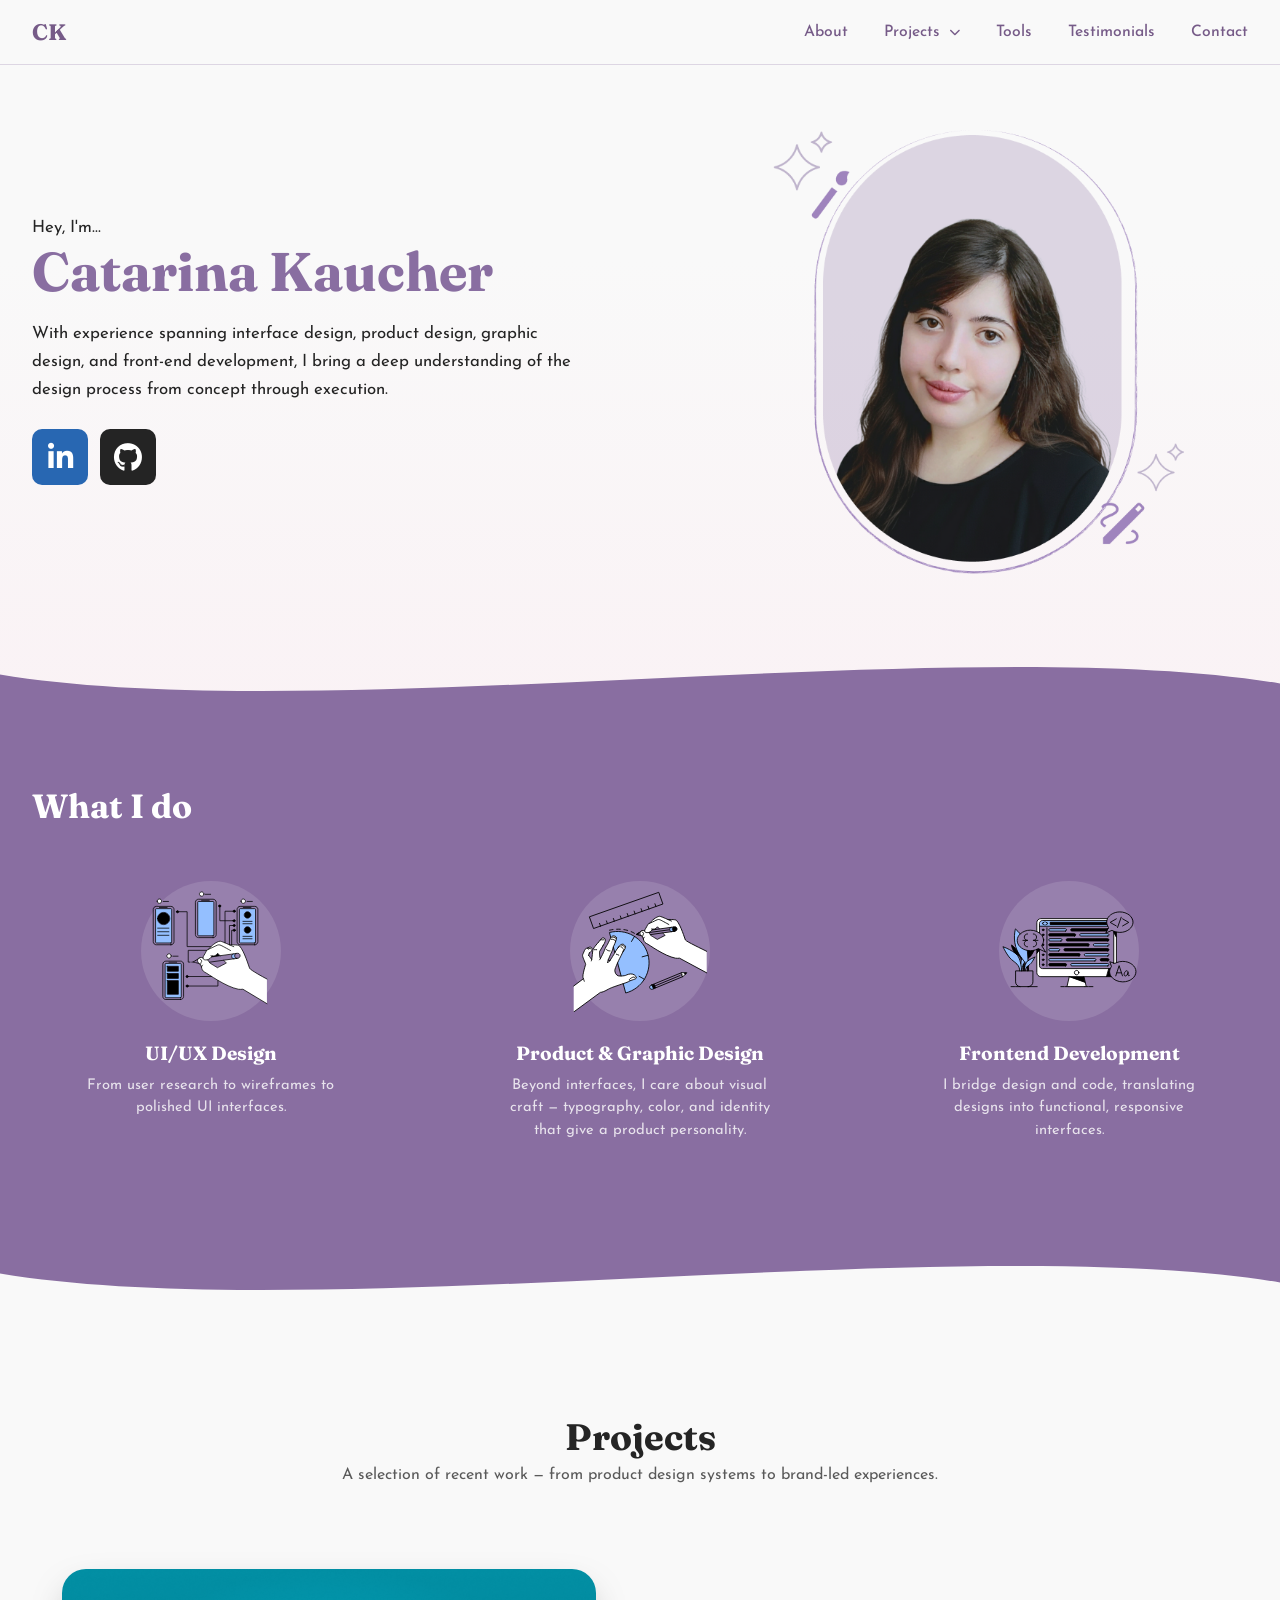
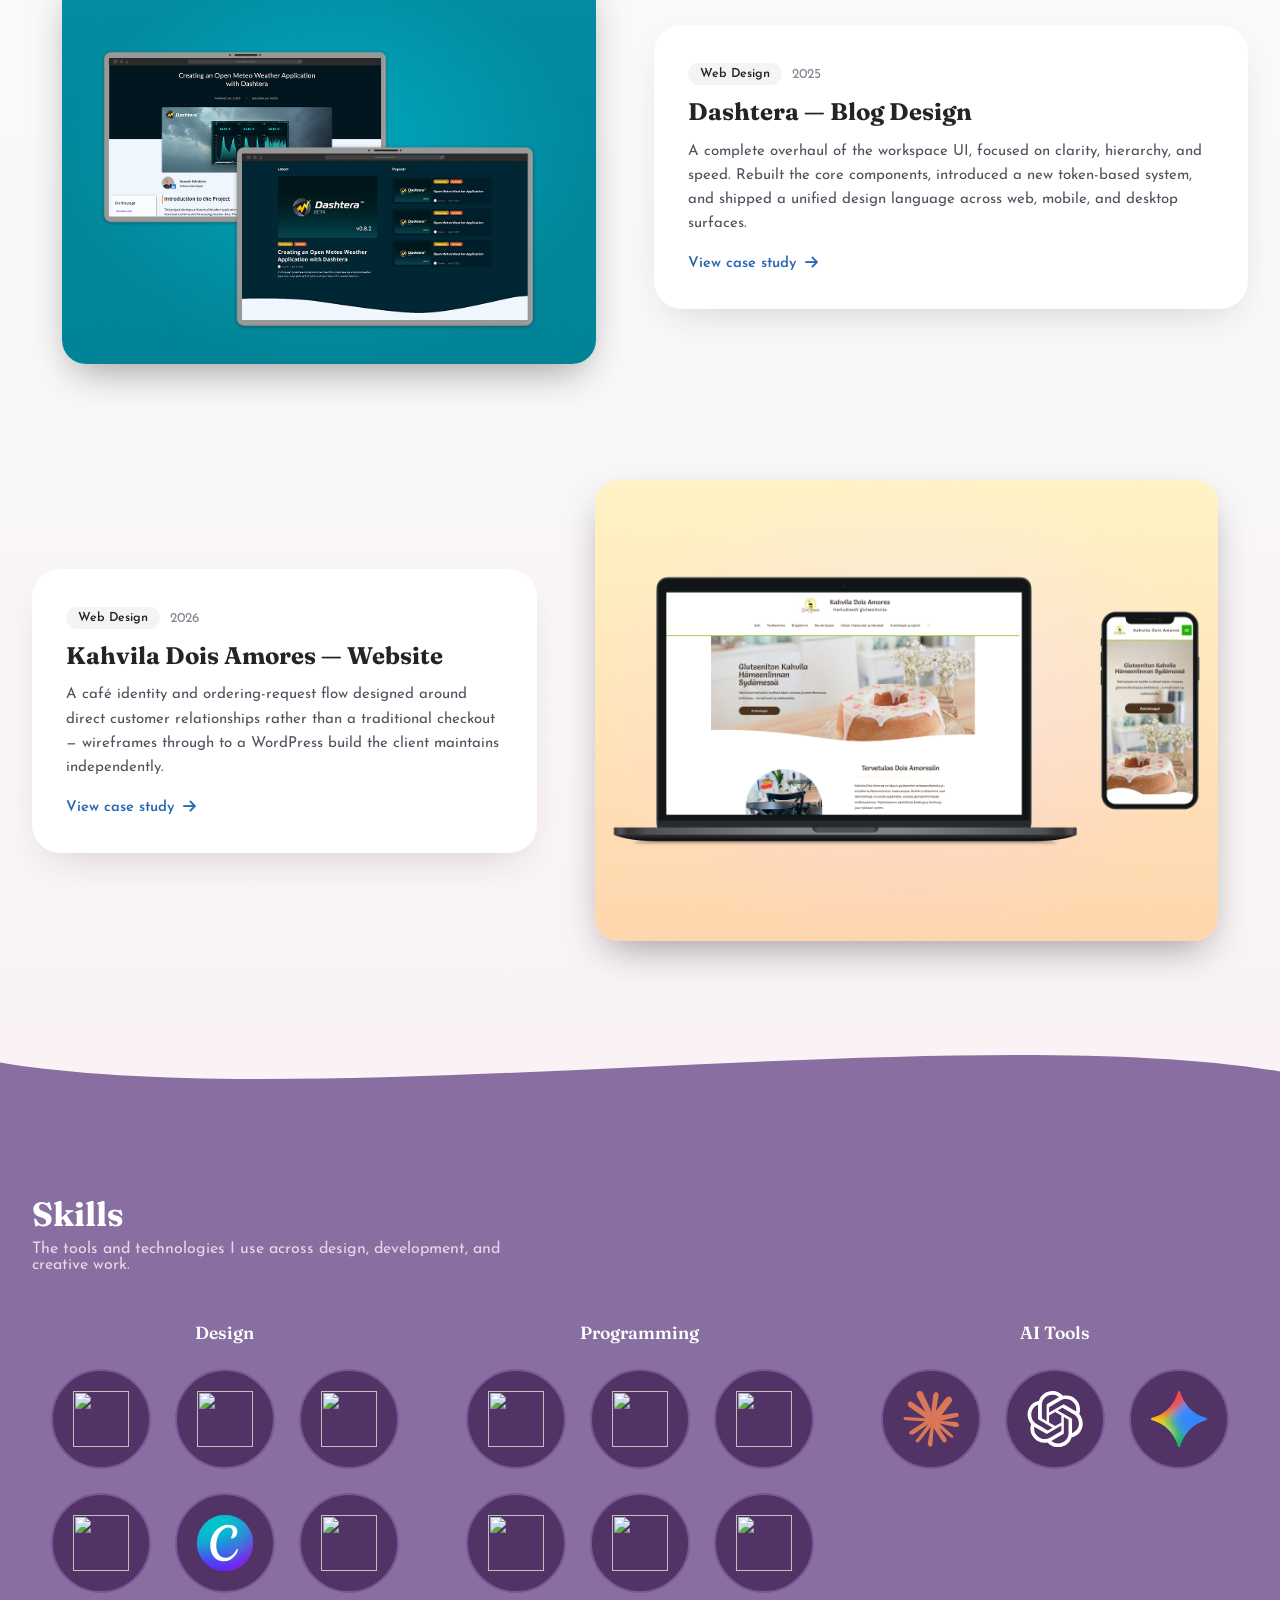
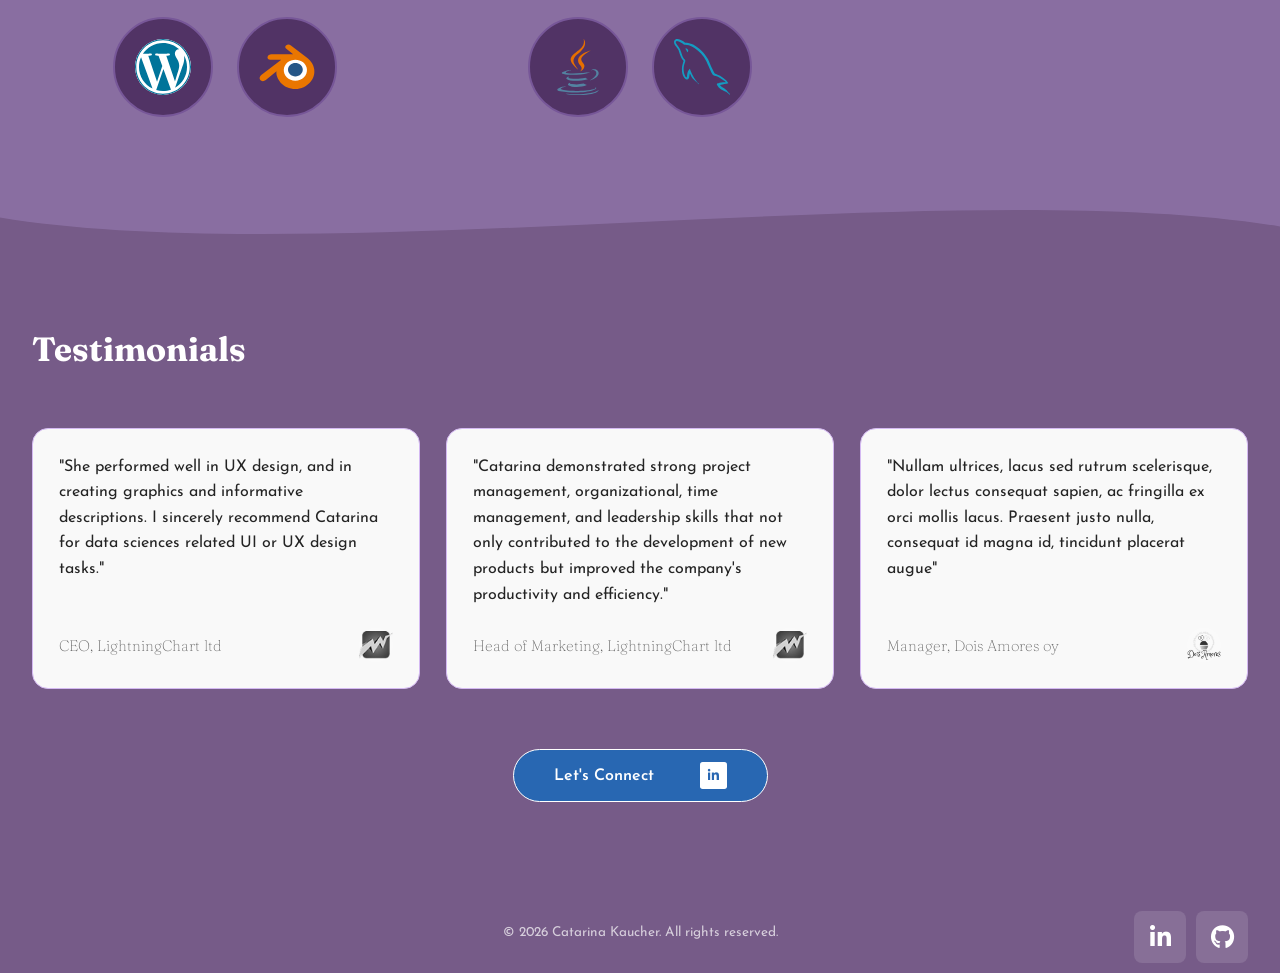
==== index.html @ 1fffb0bf "first version - work in progress" ====
<!doctype html>
<html lang="en">
  <head>
    <meta charset="UTF-8" />
    <meta name="viewport" content="width=device-width, initial-scale=1.0" />
    <title>Portfolio</title>
    <link rel="icon" type="image/x-icon" href="img/CK.svg" />

    <meta
      name="description"
      content="Catarina Kaucher — UI/UX Design, Product & Graphic Design, Frontend Development"
    />
    <link rel="preconnect" href="https://fonts.googleapis.com" />
    <link rel="preconnect" href="https://fonts.gstatic.com" crossorigin />
    <link
      href="https://fonts.googleapis.com/css2?family=Fraunces:ital,wght@0,400;0,500;0,600;0,700;1,500&family=Josefin+Sans:wght@400;500;600;700&display=swap"
      rel="stylesheet"
    />
    <link
      rel="stylesheet"
      href="https://cdnjs.cloudflare.com/ajax/libs/font-awesome/6.5.1/css/all.min.css"
    />
    <link
      rel="stylesheet"
      href="https://cdnjs.cloudflare.com/ajax/libs/devicon/2.15.1/devicon.min.css"
    />
  </head>
  <style>
    :root {
      --bg: #f9f9f9;
      --purple-light: #d4b9f2;
      --purple-mid: #896ea1;
      --purple-dark: #765b88;
      --white: #ffffff;
      --blue: #2867b2;
      --red: #faf2f5;
      --wrap: 1520px;
      --radius-lg: 28px;
      --radius-md: 16px;
      --ink: #242424;
      --ink-soft: #5a5a5a;
    }

    * {
      box-sizing: border-box;
    }
    html {
      scroll-behavior: smooth;
    }

    body {
      margin: 0;
      font-family: "Josefin Sans", sans-serif;
      color: var(--ink);
      background: var(--bg);
      -webkit-font-smoothing: antialiased;
    }

    h1,
    h2,
    h3,
    h4 {
      font-family: "Fraunces", serif;
      margin: 0;
      line-height: 1.1;
    }
    p {
      margin: 0;
    }
    a {
      color: inherit;
      text-decoration: none;
    }

    img {
      max-width: 100%;
      display: block;
    }

    .wrap {
      max-width: var(--wrap);
      margin: 0 auto;
      padding: 0 32px;
    }

    button {
      font-family: inherit;
      cursor: pointer;
    }

    :focus-visible {
      outline: 3px solid var(--blue);
      outline-offset: 3px;
    }

    /* ---------- Header ---------- */
    header {
      position: sticky;
      top: 0;
      z-index: 40;
      background: var(--bg);
      backdrop-filter: blur(10px);
      border-bottom: 1px solid rgba(137, 110, 161, 0.25);
    }
    .nav-inner {
      display: flex;
      align-items: center;
      justify-content: space-between;
      padding: 18px 32px;
      max-width: var(--wrap);
      margin: 0 auto;
    }
    .logo {
      font-family: "Fraunces", serif;
      font-weight: 700;
      font-size: 1.4rem;
      color: var(--purple-dark);
    }
    nav ul {
      list-style: none;
      display: flex;
      gap: 36px;
      margin: 0;
      padding: 0;
    }
    nav a {
      font-size: 0.98rem;
      font-weight: 500;
      position: relative;
      padding: 4px 0;
      color: var(--purple-dark);
    }
    nav a:hover {
      color: var(--purple-light);
    }
    .nav-toggle {
      display: none;
      background: none;
      border: 0;
      font-size: 1.4rem;
      color: var(--purple-mid);
    }

    .nav-inner a:hover {
      color: var(--purple-light);
    }

    .has-dropdown{ position:relative; }
    .dropdown-toggle i{ font-size:0.7rem; margin-left:4px; transition:transform .15s ease; }

    .dropdown-menu{
      list-style:none; margin:0; padding:10px 0;
      position:absolute; top:100%; left:0;
      background:var(--white); border-radius:12px;
      box-shadow:0 16px 40px -12px rgba(44,39,51,0.25);
      min-width:220px;
      opacity:0; visibility:hidden; transform:translateY(-6px);
      transition:opacity .18s ease, transform .18s ease, visibility .18s ease;
      z-index:50;
    }
    .dropdown-menu li a{
      display:flex; 
      flex-direction: column;
      padding:10px 18px; font-size:0.92rem;
      color:var(--ink); font-weight:500;
    }
    .dropdown-menu li a:hover{ background:var(--bg); color:var(--purple-deep); }

    /* Desktop: expand on hover, keep open while focused (keyboard users) */
    @media (hover:hover){
      .has-dropdown:hover .dropdown-menu,
      .has-dropdown:focus-within .dropdown-menu{
        opacity:1; visibility:visible; transform:translateY(0);
      }
      .has-dropdown:hover .dropdown-toggle i{ transform:rotate(180deg); }
    }

    /*---------------------- Hero --------------------- */
    .hero {
      position: relative;
      padding: 65px 0 0;
      overflow: hidden;
      background: linear-gradient(180deg, var(--bg) 30%, var(--red) 100%);
    }
    .hero-inner {
      display: grid;
      grid-template-columns: 1.1fr 0.9fr;
      gap: 40px;
      align-items: center;
      max-width: var(--wrap);
      width: 100%;
      margin: 0 auto;
      padding: 0 32px;
      position: relative;
      z-index: 2;
      padding-bottom: 65px;
    }
    .eyebrow {
      font-size: 1.05rem;
      margin-bottom: 6px;
      color: var(--ink);
    }
    .hero h1 {
      font-size: 3.4rem;
      color: var(--purple-mid);
      margin-bottom: 18px;
    }
    .hero p.lede {
      font-size: 1.05rem;
      line-height: 1.65;
      max-width: 56ch;
      margin-bottom: 26px;
    }
    .social-row {
      display: flex;
      gap: 12px;
    }
    .social-row a {
      width: 56px;
      height: 56px;
      border-radius: 10px;
      display: flex;
      align-items: center;
      justify-content: center;
      color: var(--white);
      font-size: 1.8rem;
      transition: transform 0.18s ease;
    }
    .social-row a:hover {
      background: var(--blue);
      transform: translateY(-2px);
    }

    .hero-blob-wrap {
      position: relative;
      display: flex;
      justify-content: center;
      align-items: center;
      min-height: 340px;
    }

    .hero-blob-wrap img {
      width: 80%;
    }
    /* -------- Wave ------------ */

    .wave {
      display: block;
      width: 100%;
      line-height: 0;
    }
    .wave svg {
      width: 100%;
      height: auto;
      display: block;
    }
    .wave-bottom {
      display: block;
      width: 100%;
      line-height: 0;
      margin-bottom: -1px;
    }
    .wave-bottom svg {
      width: 100%;
      height: auto;
      display: block;
    }

    /* ----------What I Do --------- */
    .section-purple {
      background: var(--purple-mid);
      color: var(--white);
      padding: 70px 0 0;
    }
    .section-purple h2 {
      color: var(--white);
      font-size: 2.1rem;
      margin-bottom: 56px;
    }
    .whatido-grid {
      display: grid;
      grid-template-columns: repeat(3, 1fr);
      gap: 72px;
      padding-bottom: 95px;
    }
    .wi-card {
      text-align: center;
    }
    .wi-icon {
      width: 140px;
      height: 140px;
      margin: 0 auto 22px;
      border-radius: 50%;
      background: rgba(255, 255, 255, 0.12);
      display: flex;
      align-items: center;
      justify-content: center;
      font-size: 1.9rem;
      color: var(--peach);
    }
    .wi-card h3 {
      font-size: 1.2rem;
      margin-bottom: 10px;
      color: var(--white);
    }
    .wi-card p {
      font-size: 0.92rem;
      line-height: 1.55;
      color: rgba(255, 255, 255, 0.8);
      max-width: 32ch;
      margin: 0 auto;
    }

    /* ---------- Projects ---------- */
    .projects {
      padding: 100px 0 0;
      text-align: center;
      background: linear-gradient(180deg, var(--bg) 30%, var(--red) 100%);
    }
    .projects h2 {
      font-size: 2.3rem;
      color: var(--ink);
      margin-bottom: 10px;
    }
    .projects .sub {
      color: var(--ink-soft);
      margin-bottom: 56px;
      font-size: 1rem;
    }

    .project-row {
      display: grid;
      grid-template-columns: 1fr 1fr;
      gap: 28px;
      align-items: center;
      margin-bottom: 56px;
      text-align: left;
      cursor: pointer;
    }
    .project-row.reverse {
      grid-template-columns: 0.85fr 1.15fr;
    }
    .project-row.reverse .project-media {
      order: 2;
    }
    .project-row.reverse .project-copy {
      order: 1;
    }

    .project-media {
      min-height: 340px;
      border-radius: var(--radius-lg);
      display: flex;
      align-items: center;
      justify-content: center;
      padding: 30px;
      transition:
        box-shadow 0.2s ease,
        transform 0.2s ease;
    }

    .media-img {
      width: 100%;
      max-width: 703px;
      object-fit: cover;
      border-radius: 24px;
      box-shadow: 0 16px 40px -12px rgba(0, 0, 0, 0.4);
    }

    .project-copy {
      background: var(--white);
      border-radius: var(--radius-lg);
      box-shadow: 0 16px 40px -18px rgba(44, 39, 51, 0.22);
      transition:
        box-shadow 0.2s ease,
        transform 0.2s ease;
      padding: 38px 34px;
      display: flex;
      flex-direction: column;
      justify-content: center;
      gap: 14px;
    }
    .tag-row {
      display: flex;
      gap: 10px;
      align-items: center;
    }
    .pill {
      background: #f3f4f6;
      color: var(--purple-deep);
      font-size: 0.78rem;
      font-weight: 600;
      padding: 5px 12px;
      border-radius: 100px;
    }
    .year {
      color: #8a8393;
      font-size: 0.85rem;
    }
    .project-copy h3 {
      font-size: 1.5rem;
      color: var(--ink);
    }
    .project-copy p {
      font-size: 0.94rem;
      line-height: 1.6;
      color: #544f5e;
    }
    .view-link {
      display: inline-flex;
      align-items: center;
      gap: 8px;
      font-weight: 600;
      color: var(--blue);
      font-size: 0.92rem;
      margin-top: 6px;
      background: none;
      border: none;
      padding: 0;
      text-align: left;
    }
    .view-link i {
      transition: transform 0.15s ease;
    }
    .project-row:hover .project-media,
    .project-row:hover .project-copy {
      transform: translateY(-3px);
    }

    /* ---------- Skills ---------- */
    .skills {
      padding: 90px 0 0;
    }
    .skills h2 {
      font-size: 2.1rem;
      color: var(--white);
      margin-bottom: 8px;
    }
    .skills .sub {
      color: rgba(255, 255, 255, 0.75);
      margin-bottom: 50px;
      max-width: 52ch;
    }
    .skills-cols {
      display: grid;
      grid-template-columns: repeat(3, 1fr);
      gap: 30px;
      padding-bottom: 65px;
    }
    .skills-cols h4 {
      text-align: center;
      color: var(--white);
      font-size: 1.1rem;
      margin-bottom: 26px;
      font-family: "Fraunces", serif;
      font-weight: 600;
    }
    .icon-grid {
      display: flex;
      flex-wrap: wrap;
      gap: 24px;
      justify-content: center;
    }
    .icon-badge {
      width: 100px;
      height: 100px;
      border-radius: 50%;
      background: #513365;
      border: #775798 solid 2px;
      display: flex;
      align-items: center;
      justify-content: center;
      font-size: 1.6rem;
      transition: transform 0.15s ease;
    }
    .icon-badge img {
      width: 56px;
      height: 56px;
      display: flex;
      align-items: center;
      justify-content: center;
    }
    .icon-badge:hover {
      background: var(--purple-light);
      transform: translateY(-3px);
    }

    /* ---------- Testimonials ---------- */
    .testimonials {
      padding: 70px 0 90px;
      background-color: var(--purple-dark);
    }
    .testimonials h2 {
      font-size: 2.1rem;
      color: var(--white);
      margin-bottom: 60px;
    }
    .t-grid {
      display: grid;
      grid-template-columns: repeat(3, 1fr);
      gap: 26px;
    }
    .t-card {
      /* background:rgba(255,255,255,0.08); */
      background: var(--bg);
      border: 1px solid var(--purple-light);
      border-radius: var(--radius-md);
      padding: 26px;
      display: flex;
      flex-direction: column;
      gap: 20px;
      justify-content: space-between;
    }
    .t-card p {
      font-size: 1rem;
      line-height: 1.6;
      color: var(--ink);
    }
    .t-who {
      display: flex;
      align-items: center;
      justify-content: space-between;
      gap: 10px;
    }
    .t-who span {
      font-size: 0.95rem;
      color: var(--ink-soft);
      font-family: Fraunces;
      font-weight: lighter;
    }
    .t-avatar {
      width: 34px;
      height: 34px;
      border-radius: 50%;
      background: rgba(255, 255, 255, 0.2);
      display: flex;
      align-items: center;
      justify-content: center;
      font-size: 0.8rem;
      flex-shrink: 0;
    }

    .connect-wrap {
      text-align: center;
      margin-top: 60px;
    }
    .btn-connect {
      display: inline-flex;
      align-items: center;
      gap: 46px;
      background: var(--blue);
      color: var(--white);
      padding: 12px 40px;
      border-radius: 120px;
      font-weight: 600;
      font-size: 1rem;
      border: var(--white) solid 1px;
      transition: transform 0.15s ease;
    }
    .btn-connect:hover {
      background: #254c88;
      transform: translateY(-2px);
    }
    .btn-connect i {
      background: var(--white);
      width: 27px;
      height: 27px;
      border-radius: 10%;
      color: #2867b2;
      display: flex;
      font-size: 0.8rem;
      align-items: center;
      justify-content: center;
    }

    /* ---------- Footer ---------- */
    footer {
      background: var(--purple-dark);
      padding: 34px 0 34px;
      text-align: center;
      color: rgba(255, 255, 255, 0.7);
      font-size: 0.85rem;
      position: relative;
    }
    .footer-socials {
      position: absolute;
      right: 32px;
      bottom: 10px;
      display: flex;
      gap: 10px;
    }
    .footer-socials a {
      width: 52px;
      height: 52px;
      border-radius: 8px;
      background: rgba(255, 255, 255, 0.12);
      display: flex;
      align-items: center;
      justify-content: center;
      color: var(--white);
      font-size: 1.5rem;
    }
    .footer-socials a:hover {
      background: var(--purple-light);
      color: var(--purple-dark);
      transform: translateY(-3px);
    }

    /* ---------- Modal ---------- */
    .modal-overlay {
      position: fixed;
      inset: 0;
      z-index: 100;
      background: rgba(20, 15, 26, 0.55);
      display: none;
      align-items: flex-start;
      justify-content: center;
      padding: 40px 20px;
      overflow-y: auto;
      -webkit-backdrop-filter: blur(2px);
      backdrop-filter: blur(2px);
    }
    .modal-overlay.open {
      display: flex;
    }
    .modal-card {
      background: var(--white);
      max-width: 1095px;
      width: 100%;
      border-radius: 16px;
      overflow: hidden;
      max-height: 88vh;
      display: flex;
      flex-direction: column;
      box-shadow: 0 30px 70px -20px rgba(0, 0, 0, 0.5);
      animation: modalIn 0.25s ease;
    }
    @keyframes modalIn {
      from {
        opacity: 0;
        transform: translateY(16px) scale(0.98);
      }
      to {
        opacity: 1;
        transform: translateY(0) scale(1);
      }
    }
    .modal-scroll {
      overflow-y: auto;
      overscroll-behavior: contain;
    }
    .modal-hero {
      position: relative;
      padding: 50px 40px;
      display: flex;
      align-items: center;
      justify-content: center;
      min-height: 220px;
    }
    .modal-close {
      position: absolute;
      top: 16px;
      right: 16px;
      width: 40px;
      height: 40px;
      border-radius: 50%;
      background: rgba(255, 255, 255, 0.85);
      border: none;
      display: flex;
      align-items: center;
      justify-content: center;
      font-size: 1.1rem;
      color: var(--ink);
      z-index: 5;
    }
    .modal-close:hover {
      background: var(--white);
    }
    .modal-body {
      padding: 38px 40px 44px;
    }
    .modal-meta-row {
      display: flex;
      justify-content: space-between;
      align-items: flex-start;
      flex-wrap: wrap;
      gap: 20px;
      margin-bottom: 26px;
    }
    .modal-tags {
      display: flex;
      gap: 8px;
      flex-wrap: wrap;
    }
    .modal-side {
      display: flex;
      gap: 28px;
    }
    .modal-side div {
      font-size: 0.8rem;
      color: #8a8393;
      text-transform: uppercase;
      letter-spacing: 0.04em;
    }
    .modal-side strong {
      display: block;
      color: var(--ink);
      font-size: 0.95rem;
      text-transform: none;
      font-weight: 600;
      margin-top: 2px;
    }
    .modal-body h1 {
      font-size: 2rem;
      margin-bottom: 20px;
      color: var(--ink);
    }
    .modal-body h2 {
      font-size: 1.35rem;
      margin: 34px 0 14px;
      color: var(--ink);
    }
    .modal-body p {
      font-size: 0.98rem;
      line-height: 1.75;
      color: #453f52;
      margin-bottom: 14px;
    }
    .modal-body p:last-child {
      margin-bottom: 0;
    }
    .modal-gallery {
      display: grid;
      grid-template-columns: repeat(3, 1fr);
      gap: 14px;
      background: var(--cream);
      border-radius: 16px;
      padding: 16px;
      margin: 28px 0;
    }
    .modal-gallery .g-item {
      aspect-ratio: 4/3;
      border-radius: 10px;
      overflow: hidden;
      background: linear-gradient(150deg, #efe6f4, #dccaea);
      display: flex;
      align-items: center;
      justify-content: center;
      color: var(--purple-deep);
      font-size: 1.4rem;
    }
    .modal-footer {
      padding: 26px 40px 36px;
      border-top: 1px solid rgba(44, 39, 51, 0.08);
      text-align: center;
    }

    /* ---------- Responsive ---------- */
    @media (max-width: 920px) {
      .hero-inner {
        grid-template-columns: 1fr;
        text-align: center;
      }
      .hero p.lede {
        margin-left: auto;
        margin-right: auto;
      }
      .social-row {
        justify-content: center;
      }
      .whatido-grid {
        grid-template-columns: 1fr;
        gap: 52px;
      }
      .skills-cols {
        grid-template-columns: 1fr;
        gap: 46px;
      }
      .t-grid {
        grid-template-columns: 1fr;
      }
      .project-row,
      .project-row.reverse {
        grid-template-columns: 1fr;
      }
      .project-row.reverse .project-media,
      .project-row.reverse .project-copy {
        order: initial;
      }

      .dropdown-menu{
        position:static; opacity:1; visibility:visible; transform:none;
        box-shadow:none; background:none;
        max-height:0; overflow:hidden; padding:0;
        transition:max-height .2s ease;
      }
      .has-dropdown.dropdown-open .dropdown-menu{
        max-height:200px; padding:4px 0 4px 14px;
      }
      .has-dropdown.dropdown-open .dropdown-toggle i{ transform:rotate(180deg); }

      nav ul {
        position: absolute;
        top: 100%;
        left: 0;
        right: 0;
        flex-direction: column;
        background: var(--bg);
        padding: 20px 32px;
        gap: 18px;
        border-bottom: 1px solid rgba(44, 39, 51, 0.08);
        display: none;
      }
      nav ul.open {
        display: flex;
      }
      .nav-toggle {
        display: block;
        margin-left: auto;
      }

      .footer-socials {
        position: static;
        justify-content: center;
        margin-top: 16px;
      }
    }

    /* --------------- Responsive ------------------ */
    @media (max-width: 560px) {
      .hero h1 {
        font-size: 2.5rem;
      }
      .modal-hero {
        padding: 34px 22px;
      }
      .modal-body {
        padding: 28px 22px 34px;
      }
      .modal-footer {
        padding: 20px 22px 28px;
      }
      .modal-gallery {
        grid-template-columns: 1fr 1fr;
      }
      .modal-meta-row {
        flex-direction: column;
      }
      .wrap,
      .nav-inner,
      .hero-inner,
      .modal-body,
      .modal-footer {
        padding-left: 15px;
        padding-right: 15px;
      }
    }

    @media (prefers-reduced-motion: reduce) {
      html {
        scroll-behavior: auto;
      }
      * {
        animation-duration: 0.01ms !important;
        transition-duration: 0.01ms !important;
      }
    }
  </style>
  <body>
    <header>
      <div class="nav-inner">
        <a class="logo" href="#top">CK</a>
        <button
          class="nav-toggle"
          id="navToggle"
          aria-label="Toggle menu"
          aria-expanded="false"
        >
          <i class="fa-solid fa-bars"></i>
        </button>
        <nav>
          <ul id="navList">
            <li><a href="#about">About</a></li>
             <li class="has-dropdown">
              <a href="#projects" class="dropdown-toggle">Projects <i class="fa-solid fa-chevron-down"></i></a>
              <ul class="dropdown-menu">
                <li><a href="projects/dashtera-blog.html">Dashtera — Blog Design</a></li>
                <li><a href="projects/doisamores.html">Kahvila Dois Amores</a></li>
              </ul>
            </li>
            <li><a href="#tools">Tools</a></li>
            <li><a href="#testimonials">Testimonials</a></li>
            <li><a href="#contact">Contact</a></li>
          </ul>
        </nav>
      </div>
    </header>

    <main id="top">
      <!-- Hero -->
      <section class="hero" id="about">
        <div class="hero-inner">
          <div>
            <p class="eyebrow">Hey, I'm...</p>
            <h1>Catarina Kaucher</h1>
            <p class="lede">
              With experience spanning interface design, product design, graphic
              design, and front-end development, I bring a deep understanding of
              the design process from concept through execution.
            </p>
            <div class="social-row">
              <a
                href="https://linkedin.com/"
                target="_blank"
                rel="noopener"
                aria-label="LinkedIn"
                style="background-color: var(--blue)"
                ><i class="fa-brands fa-linkedin-in"></i
              ></a>
              <a
                href="https://github.com/"
                target="_blank"
                rel="noopener"
                aria-label="GitHub"
                style="background-color: var(--ink)"
                ><i class="fa-brands fa-github"></i
              ></a>
            </div>
          </div>
          <!-- <div class="hero-blob-wrap">
            <div class="blob"></div>
            <i class="fa-solid fa-sparkles sparkle s1"></i>
            <i class="fa-solid fa-sparkles sparkle s2"></i>
            <i class="fa-solid fa-sparkles sparkle s3"></i>
          </div> -->
          <div class="hero-blob-wrap">
            <img src="img/catarina-portrait.png" />
          </div>
        </div>
        <div class="wave-bottom">
          <svg viewBox="0 0 1440 90" preserveAspectRatio="none">
            <path
              d="M0,40 C360,100 1080,-10 1440,50 L1440,90 L0,90 Z"
              fill="var(--purple-mid)"
            ></path>
          </svg>
        </div>
      </section>

      <!-- What I do -->
      <section class="section-purple">
        <div class="wrap">
          <h2>What I do</h2>
          <div class="whatido-grid">
            <div class="wi-card">
              <div class="wi-icon">
                <!-- <i class="fa-solid fa-mobile-screen-button"></i> -->
                <img src="img/wireframe.svg" />
              </div>
              <h3>UI/UX Design</h3>
              <p>From user research to wireframes to polished UI interfaces.</p>
            </div>
            <div class="wi-card">
              <!-- <div class="wi-icon"><i class="fa-solid fa-pen-ruler"></i></div> -->
              <div class="wi-icon"><img src="img/designer-working.svg" /></div>
              <h3>Product &amp; Graphic Design</h3>
              <p>
                Beyond interfaces, I care about visual craft — typography,
                color, and identity that give a product personality.
              </p>
            </div>
            <div class="wi-card">
              <div class="wi-icon"><img src="img/coding.svg" /></div>
              <!-- <div class="wi-icon"><i class="fa-solid fa-code"></i></div> -->
              <h3>Frontend Development</h3>
              <p>
                I bridge design and code, translating designs into functional,
                responsive interfaces.
              </p>
            </div>
          </div>
        </div>
        <div class="wave-bottom">
          <svg viewBox="0 0 1440 90" preserveAspectRatio="none">
            <path
              d="M0,40 C360,100 1080,-10 1440,50 L1440,90 L0,90 Z"
              fill="var(--bg)"
            ></path>
          </svg>
        </div>
      </section>

      <!-- Projects -->
      <section class="projects" id="projects">
        <div class="wrap">
          <h2>Projects</h2>
          <p class="sub">
            A selection of recent work — from product design systems to
            brand-led experiences.
          </p>

          <article
            class="project-row"
            data-project="dashtera"
            tabindex="0"
            role="button"
            aria-haspopup="dialog"
            aria-label="Open Dashtera case study"
          >
            <div class="project-media media-teal">
              <img
                src="img/project-image-Dashtera.png"
                alt="Dashtera blog design preview"
                class="media-img"
              />
            </div>
            <div class="project-copy">
              <div class="tag-row">
                <span class="pill">Web Design</span
                ><span class="year">2025</span>
              </div>
              <h3>Dashtera — Blog Design</h3>
              <p>
                A complete overhaul of the workspace UI, focused on clarity,
                hierarchy, and speed. Rebuilt the core components, introduced a
                new token-based system, and shipped a unified design language
                across web, mobile, and desktop surfaces.
              </p>
              <button class="view-link" type="button">
                View case study <i class="fa-solid fa-arrow-right"></i>
              </button>
            </div>
          </article>

          <article
            class="project-row reverse"
            data-project="kahvila"
            tabindex="0"
            role="button"
            aria-haspopup="dialog"
            aria-label="Open Kahvila Dois Amores case study"
          >
            <div class="project-media media-teal">
              <img
                src="img/project-image-DoisAmores.png"
                alt="Dashtera blog design preview"
                class="media-img"
              />
            </div>
            <div class="project-copy">
              <div class="tag-row">
                <span class="pill">Web Design</span
                ><span class="year">2026</span>
              </div>
              <h3>Kahvila Dois Amores — Website</h3>
              <p>
                A café identity and ordering-request flow designed around direct
                customer relationships rather than a traditional checkout —
                wireframes through to a WordPress build the client maintains
                independently.
              </p>
              <button class="view-link" type="button">
                View case study <i class="fa-solid fa-arrow-right"></i>
              </button>
            </div>
          </article>
        </div>
        <div class="wave-bottom">
          <svg viewBox="0 0 1440 90" preserveAspectRatio="none">
            <path
              d="M0,40 C360,100 1080,-10 1440,50 L1440,90 L0,90 Z"
              fill="var(--purple-mid)"
            ></path>
          </svg>
        </div>
      </section>
      <!-- Skills -->
      <section class="section-purple skills" id="tools">
        <div class="wrap">
          <h2>Skills</h2>
          <p class="sub">
            The tools and technologies I use across design, development, and
            creative work.
          </p>
          <div class="skills-cols">
            <div>
              <h4>Design</h4>
              <div class="icon-grid">
                <div class="icon-badge" title="Figma">
                  <img
                    src="https://cdn.jsdelivr.net/gh/devicons/devicon@latest/icons/figma/figma-original.svg"
                  />
                </div>
                <div class="icon-badge" title="Illustrator">
                  <img
                    src="https://cdn.jsdelivr.net/gh/devicons/devicon@latest/icons/illustrator/illustrator-original.svg"
                  />
                </div>
                <div class="icon-badge" title="Photoshop">
                  <img
                    src="https://cdn.jsdelivr.net/gh/devicons/devicon@latest/icons/photoshop/photoshop-original.svg"
                  />
                </div>
                <div class="icon-badge" title="Adobe XD">
                  <img
                    src="https://cdn.jsdelivr.net/gh/devicons/devicon@latest/icons/xd/xd-original.svg"
                  />
                </div>
                <div class="icon-badge" title="Canva">
                  <img src="img/canva.svg" />
                </div>
                <div class="icon-badge" title="Miro">
                  <img
                    src="https://files.readme.io/17d4a23-miro-logo-color-square.png"
                  />
                </div>
                <div class="icon-badge" title="WordPress">
                  <img src="img/wordpress.svg" />
                </div>
                <div class="icon-badge" title="Blender">
                  <img src="img/Blender_logo_no_text.svg" />
                </div>
              </div>
            </div>
            <div>
              <h4>Programming</h4>
              <div class="icon-grid">
                <div class="icon-badge" title="JavaScript">
                  <img
                    src="https://cdn.jsdelivr.net/gh/devicons/devicon@latest/icons/javascript/javascript-original.svg"
                  />
                </div>
                <div class="icon-badge" title="HTML5">
                  <img
                    src="https://cdn.jsdelivr.net/gh/devicons/devicon@latest/icons/html5/html5-original.svg"
                  />
                </div>
                <div class="icon-badge" title="CSS3">
                  <img
                    src="https://cdn.jsdelivr.net/gh/devicons/devicon@latest/icons/css3/css3-original.svg"
                  />
                </div>
                <div class="icon-badge" title="PHP">
                  <img
                    src="https://cdn.jsdelivr.net/gh/devicons/devicon@latest/icons/php/php-original.svg"
                  />
                </div>
                <div class="icon-badge" title="Python">
                  <img
                    src="https://cdn.jsdelivr.net/gh/devicons/devicon@latest/icons/python/python-original.svg"
                  />
                </div>
                <div class="icon-badge" title="React">
                  <img
                    src="https://cdn.jsdelivr.net/gh/devicons/devicon@latest/icons/react/react-original.svg"
                  />
                </div>
                <div class="icon-badge" title="Java">
                  <img src="img/java.svg" />
                </div>
                <div class="icon-badge" title="MySQL">
                  <img src="img/mysql.svg" />
                </div>
              </div>
            </div>
            <div>
              <h4>AI Tools</h4>
              <div class="icon-grid">
                <div class="icon-badge" title="Claude">
                  <img src="img/claude.svg" />
                </div>
                <div class="icon-badge" title="ChatGPT">
                  <img src="img/openai.svg" />
                </div>
                <div class="icon-badge" title="Gemini">
                  <img src="img/gemini.svg" />
                </div>
              </div>
            </div>
          </div>
        </div>
        <div class="wave-bottom">
          <svg viewBox="0 0 1440 90" preserveAspectRatio="none">
            <path
              d="M0,40 C360,100 1080,-10 1440,50 L1440,90 L0,90 Z"
              fill="var(--purple-dark)"
            ></path>
          </svg>
        </div>
      </section>
      <!-- Testimonials -->
      <section class="testimonials" id="testimonials">
        <div class="wrap">
          <h2>Testimonials</h2>
          <div class="t-grid">
            <div class="t-card">
              <p>
                "She performed well in UX design, and in creating graphics and
                informative descriptions. I sincerely recommend Catarina for
                data sciences related UI or UX design tasks."
              </p>
              <div class="t-who">
                <span>CEO, LightningChart ltd</span>
                <div class="t-avatar">
                  <img src="img/lightningchart-logo.png" />
                </div>
              </div>
            </div>
            <div class="t-card">
              <p>
                "Catarina demonstrated strong project management,
                organizational, time management, and leadership skills that not
                only contributed to the development of new products but improved
                the company's productivity and efficiency."
              </p>
              <div class="t-who">
                <span>Head of Marketing, LightningChart ltd</span>
                <div class="t-avatar">
                  <img src="img/lightningchart-logo.png" />
                </div>
              </div>
            </div>
            <div class="t-card">
              <p>
                "Nullam ultrices, lacus sed rutrum scelerisque, dolor lectus
                consequat sapien, ac fringilla ex orci mollis lacus. Praesent
                justo nulla, consequat id magna id, tincidunt placerat augue"
              </p>
              <div class="t-who">
                <span>Manager, Dois Amores oy</span>
                <div class="t-avatar">
                  <img src="img/KahvilaDoisAmores-Logo 1.png" />
                </div>
              </div>
            </div>
          </div>
          <div class="connect-wrap" id="contact">
            <a
              class="btn-connect"
              href="https://linkedin.com/"
              target="_blank"
              rel="noopener"
              >Let's Connect <i class="fa-brands fa-linkedin-in"></i
            ></a>
          </div>
        </div>
      </section>
    </main>
    <footer>
      <p>© 2026 Catarina Kaucher. All rights reserved.</p>
      <div class="footer-socials">
        <a
          href="https://linkedin.com/"
          target="_blank"
          rel="noopener"
          aria-label="LinkedIn"
          ><i class="fa-brands fa-linkedin-in"></i
        ></a>
        <a
          href="https://github.com/"
          target="_blank"
          rel="noopener"
          aria-label="GitHub"
          ><i class="fa-brands fa-github"></i
        ></a>
      </div>
    </footer>

    <!-- Modal -->
    <div
      class="modal-overlay"
      id="modalOverlay"
      role="dialog"
      aria-modal="true"
      aria-labelledby="modalTitle"
    >
      <div class="modal-card">
        <div class="modal-scroll" id="modalScroll">
          <div class="modal-hero" id="modalHero">
            <button
              class="modal-close"
              id="modalClose"
              aria-label="Close case study"
            >
              <i class="fa-solid fa-xmark"></i>
            </button>
            <div
              class="mock-frames"
              id="modalMock"
              style="max-width: 420px"
            ></div>
          </div>
          <div class="modal-body">
            <div class="modal-meta-row">
              <div class="modal-tags" id="modalTags"></div>
              <div class="modal-side">
                <div>Client<strong id="modalClient"></strong></div>
                <div>Year<strong id="modalYear"></strong></div>
              </div>
            </div>
            <h1 id="modalTitle"></h1>
            <div id="modalContent"></div>
          </div>
          <div class="modal-footer">
            <a
              class="btn-connect"
              href="https://linkedin.com/"
              target="_blank"
              rel="noopener"
              >Let's Connect <i class="fa-brands fa-linkedin-in"></i
            ></a>
          </div>
        </div>
      </div>
    </div>

    <script>
      // ---------- Mobile nav ----------
      const navToggle = document.getElementById("navToggle");
      const navList = document.getElementById("navList");
      navToggle.addEventListener("click", () => {
        const isOpen = navList.classList.toggle("open");
        navToggle.setAttribute("aria-expanded", isOpen);
      });
      navList.querySelectorAll("a").forEach((a) =>
        a.addEventListener("click", () => {
          navList.classList.remove("open");
          navToggle.setAttribute("aria-expanded", "false");
        }),
      );

      const dropdownParent = document.querySelector('.has-dropdown');
      const dropdownToggle = document.querySelector('.dropdown-toggle');

      dropdownToggle.addEventListener('click', (e) => {
        if(window.matchMedia('(max-width:920px)').matches){
          e.preventDefault(); // on mobile, tap expands instead of navigating
          dropdownParent.classList.toggle('dropdown-open');
        }
      });

      // ---------- Project case study data ----------
      const projects = {
        dashtera: {
          title: "Dashtera — Blog Design",
          client: "Personal / Open project",
          year: "2025",
          tags: ["Web Design", "UI/UX Design", "Design System"],
          heroBg: "linear-gradient(135deg,#0f7a8c,#0a4a57)",
          mockClass: "",
          body: `
            <p>Dashtera is a workspace UI concept exploring how a data-heavy dashboard product can stay clear and fast even as the amount of information on screen grows.</p>
            <p><em>Replace this section with your real project write-up — client, goals, and role, same structure as the Kahvila case study below.</em></p>
            <h2>The Challenge</h2>
            <p>Describe the specific problem this project solved: what wasn't working, for whom, and why it mattered.</p>
            <div class="modal-gallery">
              <div class="g-item"><i class="fa-solid fa-image"></i></div>
              <div class="g-item"><i class="fa-solid fa-image"></i></div>
              <div class="g-item"><i class="fa-solid fa-image"></i></div>
            </div>
            <h2>The Process</h2>
            <p>Walk through research, exploration, and key decisions — the same way you did for Kahvila. This keeps every case study on the same narrative structure, which is easier for reviewers to follow.</p>
          `,
        },
        kahvila: {
          title: "Kahvila Dois Amores — Website",
          client: "Dois Amores oy",
          year: "2026",
          tags: [
            "Web Development",
            "UI/UX Design",
            "WordPress",
            "Responsive Web Design",
          ],
          heroBg: "linear-gradient(135deg,#fce3bd,#f3b98f)",
          mockClass: "light",
          body: `
            <p>Kahvila Dois Amores is a small café in Hämeenlinna, Finland, specializing in gluten-free pastries and goods inspired by Brazilian recipes and flavours.</p>
            <p>My role in this project covered the entire design and implementation process, from developing a new website concept and visual identity to creating an online ordering request flow. I worked on wireframes, high-fidelity mock-ups, and implemented the final designs directly in WordPress, creating a website that the client could maintain independently.</p>
            <h2>The Challenge</h2>
            <p>The client wanted to redesign the website to better communicate the café's identity and build a closer relationship with its customers. At the same time, they wanted to make the ordering process more seamless without turning the website into a traditional e-commerce system. This was important because the client wanted to have direct communication with its customers — customers may have specific requests, while the owner needs to confirm details such as the order, availability, and pickup information before finalizing it.</p>
            <p>The website also needed to introduce the café's upcoming events and workshops, while remaining simple enough for the client to manage independently.</p>
            <div class="modal-gallery">
              <div class="g-item"><i class="fa-solid fa-mug-hot"></i></div>
              <div class="g-item"><i class="fa-solid fa-cake-candles"></i></div>
              <div class="g-item"><i class="fa-solid fa-bread-slice"></i></div>
            </div>
            <h2>The Process</h2>
            <p>I began with meetings with the client to understand their goals, requirements, existing workflows, and vision for the café. These conversations helped me understand the brand, its customers, and what kind of ordering experience would work realistically for the business.</p>
            <p>I also gathered data from the café's social media analytics to better understand its existing clientele. The data showed that a significant portion of the café's customers was aged 45–64. Based on this, I placed particular emphasis on clear <strong>information architecture</strong>, <strong>accessibility</strong>, <strong>readability</strong>, and a <strong>straightforward user experience</strong>.</p>
            <p>One of the key requirements was that orders submitted through the website should not be treated as final purchases. The client wanted to maintain a close relationship with customers and discuss the details of each order directly before confirming it.</p>
            <p>Rather than implementing a traditional online shop, I therefore designed the ordering experience around requesting a quote. Because each order required confirmation from the café owner, a traditional checkout experience would have created the wrong expectation for customers. I designed the flow around submitting an order request instead, allowing the owner to confirm availability and details before finalizing the order.</p>
            <h2>The Process</h2>
            <p>I began with meetings with the client to understand their goals, requirements, existing workflows, and vision for the café. These conversations helped me understand the brand, its customers, and what kind of ordering experience would work realistically for the business.</p>
            <p>I also gathered data from the café's social media analytics to better understand its existing clientele. The data showed that a significant portion of the café's customers was aged 45–64. Based on this, I placed particular emphasis on clear <strong>information architecture</strong>, <strong>accessibility</strong>, <strong>readability</strong>, and a <strong>straightforward user experience</strong>.</p>
            <p>One of the key requirements was that orders submitted through the website should not be treated as final purchases. The client wanted to maintain a close relationship with customers and discuss the details of each order directly before confirming it.</p>
            <p>Rather than implementing a traditional online shop, I therefore designed the ordering experience around requesting a quote. Because each order required confirmation from the café owner, a traditional checkout experience would have created the wrong expectation for customers. I designed the flow around submitting an order request instead, allowing the owner to confirm availability and details before finalizing the order.</p>
            <h2>The Process</h2>
            <p>I began with meetings with the client to understand their goals, requirements, existing workflows, and vision for the café. These conversations helped me understand the brand, its customers, and what kind of ordering experience would work realistically for the business.</p>
            <p>I also gathered data from the café's social media analytics to better understand its existing clientele. The data showed that a significant portion of the café's customers was aged 45–64. Based on this, I placed particular emphasis on clear <strong>information architecture</strong>, <strong>accessibility</strong>, <strong>readability</strong>, and a <strong>straightforward user experience</strong>.</p>
            <p>One of the key requirements was that orders submitted through the website should not be treated as final purchases. The client wanted to maintain a close relationship with customers and discuss the details of each order directly before confirming it.</p>
            <p>Rather than implementing a traditional online shop, I therefore designed the ordering experience around requesting a quote. Because each order required confirmation from the café owner, a traditional checkout experience would have created the wrong expectation for customers. I designed the flow around submitting an order request instead, allowing the owner to confirm availability and details before finalizing the order.</p>
        
          `,
        },
      };

      // ---------- Modal open/close ----------
      const overlay = document.getElementById("modalOverlay");
      const modalScroll = document.getElementById("modalScroll");
      const modalHero = document.getElementById("modalHero");
      const modalMock = document.getElementById("modalMock");
      const modalTitle = document.getElementById("modalTitle");
      const modalClient = document.getElementById("modalClient");
      const modalYear = document.getElementById("modalYear");
      const modalTags = document.getElementById("modalTags");
      const modalContent = document.getElementById("modalContent");
      const modalClose = document.getElementById("modalClose");
      let lastFocused = null;

      function openProject(key) {
        const p = projects[key];
        if (!p) return;
        lastFocused = document.activeElement;

        modalHero.style.background = p.heroBg;
        modalMock.innerHTML = `
            <div class="mock-laptop ${p.mockClass}">
              <div class="screen"><b>${p.title.split("—")[0].trim()}</b><div class="bar" style="width:70%"></div><div class="bar" style="width:45%"></div><div class="bar" style="width:60%"></div></div>
            </div>`;
        modalTitle.textContent = p.title;
        modalClient.textContent = p.client;
        modalYear.textContent = p.year;
        modalTags.innerHTML = p.tags
          .map((t) => `<span class="pill">${t}</span>`)
          .join("");
        modalContent.innerHTML = p.body;

        overlay.classList.add("open");
        document.body.style.overflow = "hidden";
        modalScroll.scrollTop = 0;
        modalClose.focus();
      }

      function closeModal() {
        overlay.classList.remove("open");
        document.body.style.overflow = "";
        if (lastFocused) lastFocused.focus();
      }

      // Click anywhere on the project row (image or text) opens the modal
      document.querySelectorAll(".project-row").forEach((row) => {
        row.addEventListener("click", () => openProject(row.dataset.project));
        row.addEventListener("keydown", (e) => {
          if (e.key === "Enter" || e.key === " ") {
            e.preventDefault();
            openProject(row.dataset.project);
          }
        });
      });

      modalClose.addEventListener("click", closeModal);
      overlay.addEventListener("click", (e) => {
        if (e.target === overlay) closeModal();
      });
      document.addEventListener("keydown", (e) => {
        if (e.key === "Escape" && overlay.classList.contains("open"))
          closeModal();
      });
    </script>
  </body>
</html>
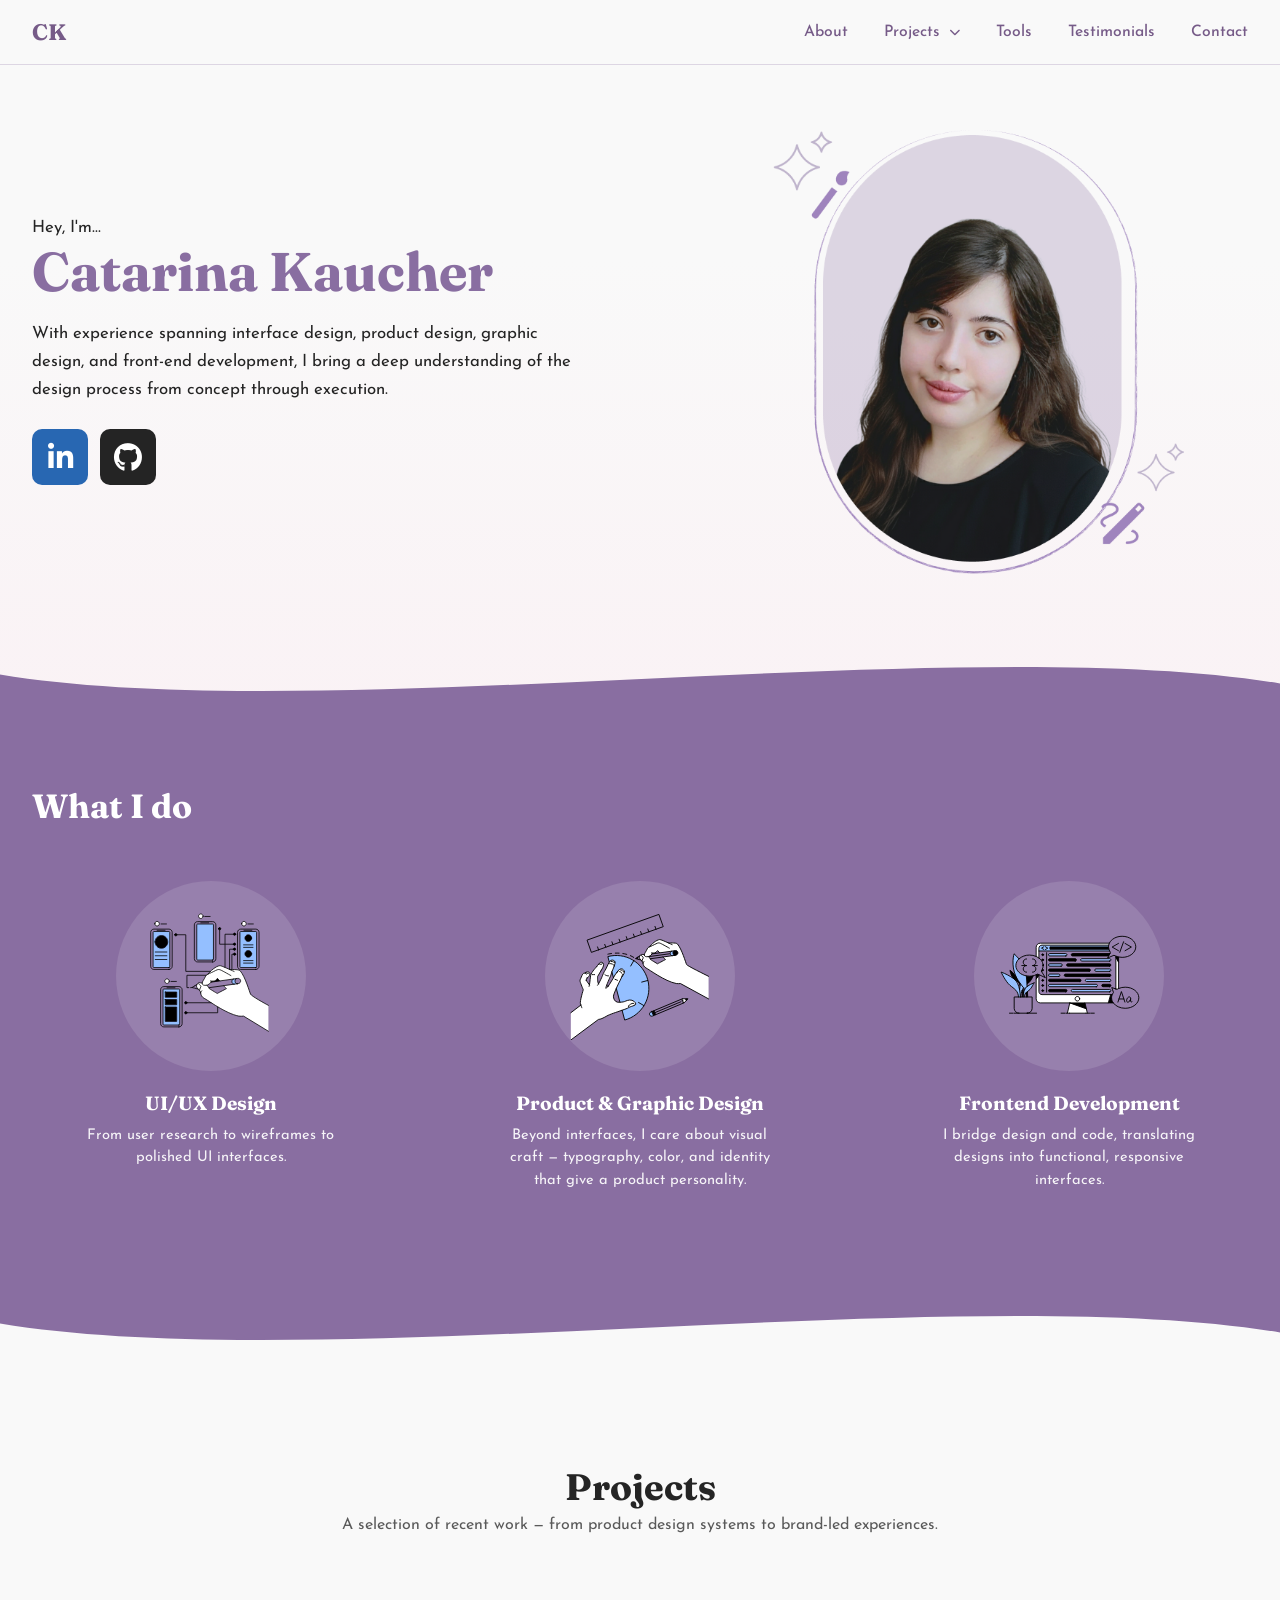
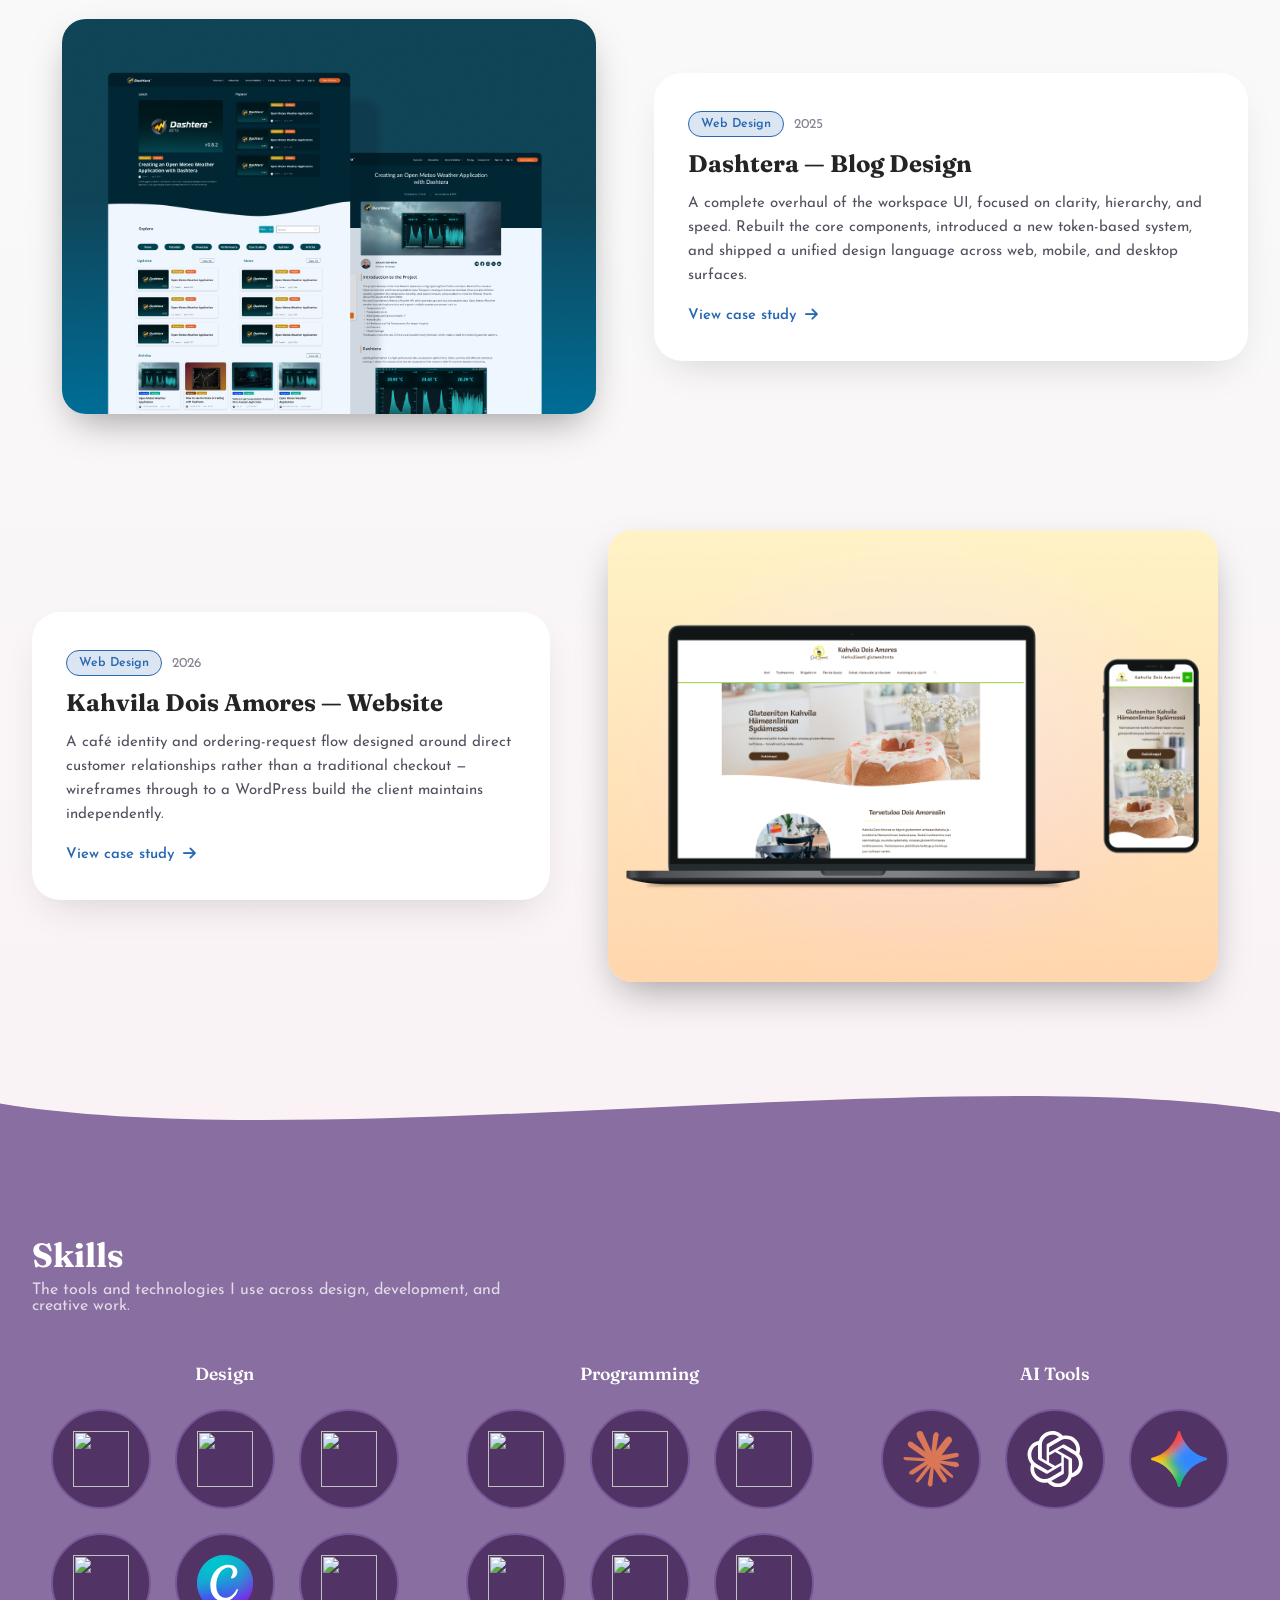
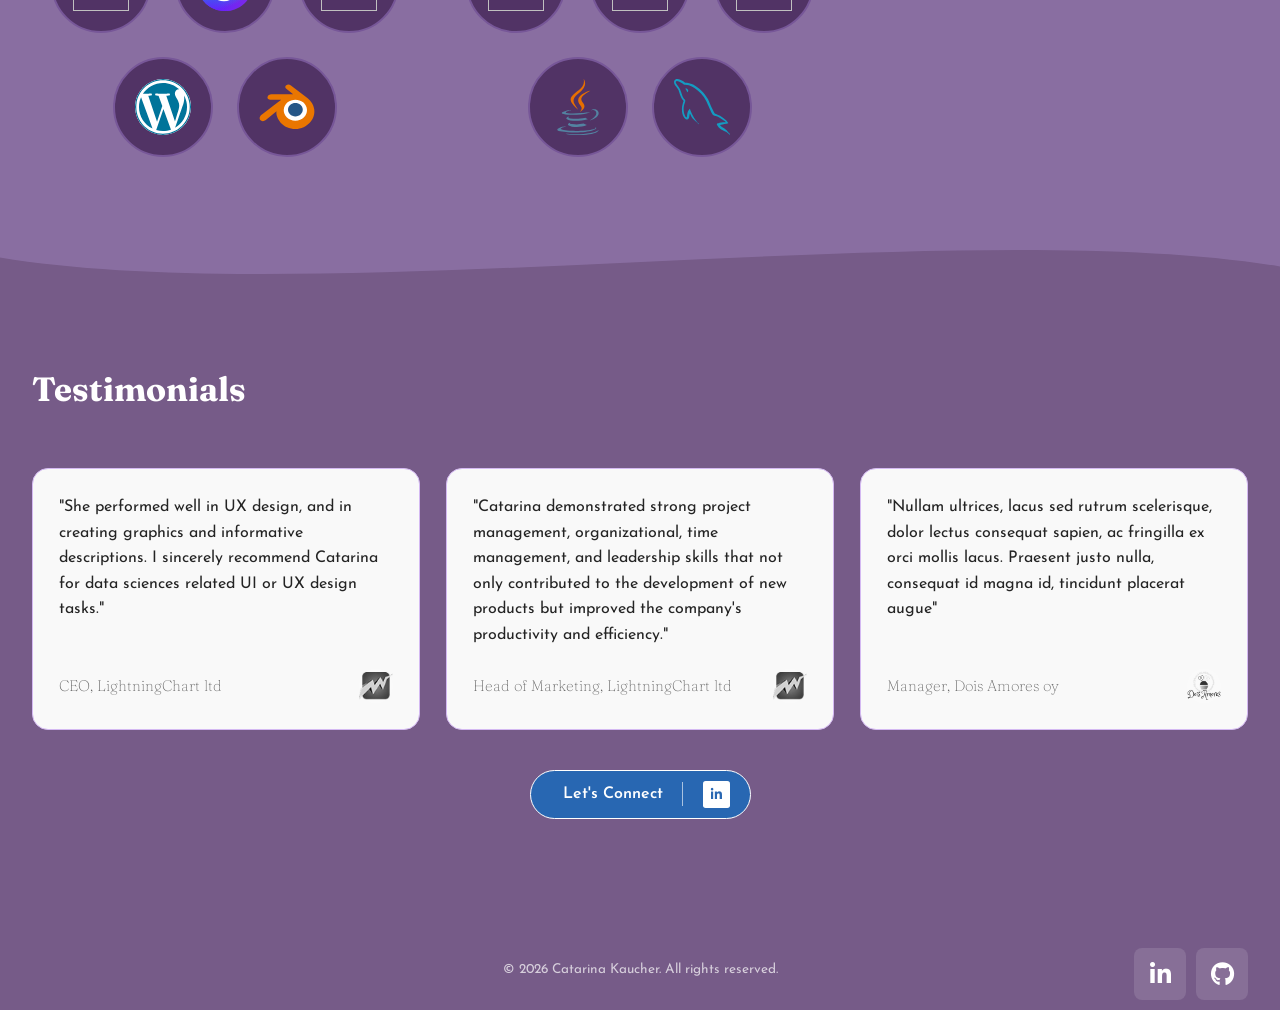
==== commit 46074467: "Website content update" ====
--- a/index.html
+++ b/index.html
@@ -24,848 +24,8 @@
       rel="stylesheet"
       href="https://cdnjs.cloudflare.com/ajax/libs/devicon/2.15.1/devicon.min.css"
     />
+    <link rel="stylesheet" href="styles.css" />
   </head>
-  <style>
-    :root {
-      --bg: #f9f9f9;
-      --purple-light: #d4b9f2;
-      --purple-mid: #896ea1;
-      --purple-dark: #765b88;
-      --white: #ffffff;
-      --blue: #2867b2;
-      --red: #faf2f5;
-      --wrap: 1520px;
-      --radius-lg: 28px;
-      --radius-md: 16px;
-      --ink: #242424;
-      --ink-soft: #5a5a5a;
-    }
-
-    * {
-      box-sizing: border-box;
-    }
-    html {
-      scroll-behavior: smooth;
-    }
-
-    body {
-      margin: 0;
-      font-family: "Josefin Sans", sans-serif;
-      color: var(--ink);
-      background: var(--bg);
-      -webkit-font-smoothing: antialiased;
-    }
-
-    h1,
-    h2,
-    h3,
-    h4 {
-      font-family: "Fraunces", serif;
-      margin: 0;
-      line-height: 1.1;
-    }
-    p {
-      margin: 0;
-    }
-    a {
-      color: inherit;
-      text-decoration: none;
-    }
-
-    img {
-      max-width: 100%;
-      display: block;
-    }
-
-    .wrap {
-      max-width: var(--wrap);
-      margin: 0 auto;
-      padding: 0 32px;
-    }
-
-    button {
-      font-family: inherit;
-      cursor: pointer;
-    }
-
-    :focus-visible {
-      outline: 3px solid var(--blue);
-      outline-offset: 3px;
-    }
-
-    /* ---------- Header ---------- */
-    header {
-      position: sticky;
-      top: 0;
-      z-index: 40;
-      background: var(--bg);
-      backdrop-filter: blur(10px);
-      border-bottom: 1px solid rgba(137, 110, 161, 0.25);
-    }
-    .nav-inner {
-      display: flex;
-      align-items: center;
-      justify-content: space-between;
-      padding: 18px 32px;
-      max-width: var(--wrap);
-      margin: 0 auto;
-    }
-    .logo {
-      font-family: "Fraunces", serif;
-      font-weight: 700;
-      font-size: 1.4rem;
-      color: var(--purple-dark);
-    }
-    nav ul {
-      list-style: none;
-      display: flex;
-      gap: 36px;
-      margin: 0;
-      padding: 0;
-    }
-    nav a {
-      font-size: 0.98rem;
-      font-weight: 500;
-      position: relative;
-      padding: 4px 0;
-      color: var(--purple-dark);
-    }
-    nav a:hover {
-      color: var(--purple-light);
-    }
-    .nav-toggle {
-      display: none;
-      background: none;
-      border: 0;
-      font-size: 1.4rem;
-      color: var(--purple-mid);
-    }
-
-    .nav-inner a:hover {
-      color: var(--purple-light);
-    }
-
-    .has-dropdown{ position:relative; }
-    .dropdown-toggle i{ font-size:0.7rem; margin-left:4px; transition:transform .15s ease; }
-
-    .dropdown-menu{
-      list-style:none; margin:0; padding:10px 0;
-      position:absolute; top:100%; left:0;
-      background:var(--white); border-radius:12px;
-      box-shadow:0 16px 40px -12px rgba(44,39,51,0.25);
-      min-width:220px;
-      opacity:0; visibility:hidden; transform:translateY(-6px);
-      transition:opacity .18s ease, transform .18s ease, visibility .18s ease;
-      z-index:50;
-    }
-    .dropdown-menu li a{
-      display:flex; 
-      flex-direction: column;
-      padding:10px 18px; font-size:0.92rem;
-      color:var(--ink); font-weight:500;
-    }
-    .dropdown-menu li a:hover{ background:var(--bg); color:var(--purple-deep); }
-
-    /* Desktop: expand on hover, keep open while focused (keyboard users) */
-    @media (hover:hover){
-      .has-dropdown:hover .dropdown-menu,
-      .has-dropdown:focus-within .dropdown-menu{
-        opacity:1; visibility:visible; transform:translateY(0);
-      }
-      .has-dropdown:hover .dropdown-toggle i{ transform:rotate(180deg); }
-    }
-
-    /*---------------------- Hero --------------------- */
-    .hero {
-      position: relative;
-      padding: 65px 0 0;
-      overflow: hidden;
-      background: linear-gradient(180deg, var(--bg) 30%, var(--red) 100%);
-    }
-    .hero-inner {
-      display: grid;
-      grid-template-columns: 1.1fr 0.9fr;
-      gap: 40px;
-      align-items: center;
-      max-width: var(--wrap);
-      width: 100%;
-      margin: 0 auto;
-      padding: 0 32px;
-      position: relative;
-      z-index: 2;
-      padding-bottom: 65px;
-    }
-    .eyebrow {
-      font-size: 1.05rem;
-      margin-bottom: 6px;
-      color: var(--ink);
-    }
-    .hero h1 {
-      font-size: 3.4rem;
-      color: var(--purple-mid);
-      margin-bottom: 18px;
-    }
-    .hero p.lede {
-      font-size: 1.05rem;
-      line-height: 1.65;
-      max-width: 56ch;
-      margin-bottom: 26px;
-    }
-    .social-row {
-      display: flex;
-      gap: 12px;
-    }
-    .social-row a {
-      width: 56px;
-      height: 56px;
-      border-radius: 10px;
-      display: flex;
-      align-items: center;
-      justify-content: center;
-      color: var(--white);
-      font-size: 1.8rem;
-      transition: transform 0.18s ease;
-    }
-    .social-row a:hover {
-      background: var(--blue);
-      transform: translateY(-2px);
-    }
-
-    .hero-blob-wrap {
-      position: relative;
-      display: flex;
-      justify-content: center;
-      align-items: center;
-      min-height: 340px;
-    }
-
-    .hero-blob-wrap img {
-      width: 80%;
-    }
-    /* -------- Wave ------------ */
-
-    .wave {
-      display: block;
-      width: 100%;
-      line-height: 0;
-    }
-    .wave svg {
-      width: 100%;
-      height: auto;
-      display: block;
-    }
-    .wave-bottom {
-      display: block;
-      width: 100%;
-      line-height: 0;
-      margin-bottom: -1px;
-    }
-    .wave-bottom svg {
-      width: 100%;
-      height: auto;
-      display: block;
-    }
-
-    /* ----------What I Do --------- */
-    .section-purple {
-      background: var(--purple-mid);
-      color: var(--white);
-      padding: 70px 0 0;
-    }
-    .section-purple h2 {
-      color: var(--white);
-      font-size: 2.1rem;
-      margin-bottom: 56px;
-    }
-    .whatido-grid {
-      display: grid;
-      grid-template-columns: repeat(3, 1fr);
-      gap: 72px;
-      padding-bottom: 95px;
-    }
-    .wi-card {
-      text-align: center;
-    }
-    .wi-icon {
-      width: 140px;
-      height: 140px;
-      margin: 0 auto 22px;
-      border-radius: 50%;
-      background: rgba(255, 255, 255, 0.12);
-      display: flex;
-      align-items: center;
-      justify-content: center;
-      font-size: 1.9rem;
-      color: var(--peach);
-    }
-    .wi-card h3 {
-      font-size: 1.2rem;
-      margin-bottom: 10px;
-      color: var(--white);
-    }
-    .wi-card p {
-      font-size: 0.92rem;
-      line-height: 1.55;
-      color: rgba(255, 255, 255, 0.8);
-      max-width: 32ch;
-      margin: 0 auto;
-    }
-
-    /* ---------- Projects ---------- */
-    .projects {
-      padding: 100px 0 0;
-      text-align: center;
-      background: linear-gradient(180deg, var(--bg) 30%, var(--red) 100%);
-    }
-    .projects h2 {
-      font-size: 2.3rem;
-      color: var(--ink);
-      margin-bottom: 10px;
-    }
-    .projects .sub {
-      color: var(--ink-soft);
-      margin-bottom: 56px;
-      font-size: 1rem;
-    }
-
-    .project-row {
-      display: grid;
-      grid-template-columns: 1fr 1fr;
-      gap: 28px;
-      align-items: center;
-      margin-bottom: 56px;
-      text-align: left;
-      cursor: pointer;
-    }
-    .project-row.reverse {
-      grid-template-columns: 0.85fr 1.15fr;
-    }
-    .project-row.reverse .project-media {
-      order: 2;
-    }
-    .project-row.reverse .project-copy {
-      order: 1;
-    }
-
-    .project-media {
-      min-height: 340px;
-      border-radius: var(--radius-lg);
-      display: flex;
-      align-items: center;
-      justify-content: center;
-      padding: 30px;
-      transition:
-        box-shadow 0.2s ease,
-        transform 0.2s ease;
-    }
-
-    .media-img {
-      width: 100%;
-      max-width: 703px;
-      object-fit: cover;
-      border-radius: 24px;
-      box-shadow: 0 16px 40px -12px rgba(0, 0, 0, 0.4);
-    }
-
-    .project-copy {
-      background: var(--white);
-      border-radius: var(--radius-lg);
-      box-shadow: 0 16px 40px -18px rgba(44, 39, 51, 0.22);
-      transition:
-        box-shadow 0.2s ease,
-        transform 0.2s ease;
-      padding: 38px 34px;
-      display: flex;
-      flex-direction: column;
-      justify-content: center;
-      gap: 14px;
-    }
-    .tag-row {
-      display: flex;
-      gap: 10px;
-      align-items: center;
-    }
-    .pill {
-      background: #f3f4f6;
-      color: var(--purple-deep);
-      font-size: 0.78rem;
-      font-weight: 600;
-      padding: 5px 12px;
-      border-radius: 100px;
-    }
-    .year {
-      color: #8a8393;
-      font-size: 0.85rem;
-    }
-    .project-copy h3 {
-      font-size: 1.5rem;
-      color: var(--ink);
-    }
-    .project-copy p {
-      font-size: 0.94rem;
-      line-height: 1.6;
-      color: #544f5e;
-    }
-    .view-link {
-      display: inline-flex;
-      align-items: center;
-      gap: 8px;
-      font-weight: 600;
-      color: var(--blue);
-      font-size: 0.92rem;
-      margin-top: 6px;
-      background: none;
-      border: none;
-      padding: 0;
-      text-align: left;
-    }
-    .view-link i {
-      transition: transform 0.15s ease;
-    }
-    .project-row:hover .project-media,
-    .project-row:hover .project-copy {
-      transform: translateY(-3px);
-    }
-
-    /* ---------- Skills ---------- */
-    .skills {
-      padding: 90px 0 0;
-    }
-    .skills h2 {
-      font-size: 2.1rem;
-      color: var(--white);
-      margin-bottom: 8px;
-    }
-    .skills .sub {
-      color: rgba(255, 255, 255, 0.75);
-      margin-bottom: 50px;
-      max-width: 52ch;
-    }
-    .skills-cols {
-      display: grid;
-      grid-template-columns: repeat(3, 1fr);
-      gap: 30px;
-      padding-bottom: 65px;
-    }
-    .skills-cols h4 {
-      text-align: center;
-      color: var(--white);
-      font-size: 1.1rem;
-      margin-bottom: 26px;
-      font-family: "Fraunces", serif;
-      font-weight: 600;
-    }
-    .icon-grid {
-      display: flex;
-      flex-wrap: wrap;
-      gap: 24px;
-      justify-content: center;
-    }
-    .icon-badge {
-      width: 100px;
-      height: 100px;
-      border-radius: 50%;
-      background: #513365;
-      border: #775798 solid 2px;
-      display: flex;
-      align-items: center;
-      justify-content: center;
-      font-size: 1.6rem;
-      transition: transform 0.15s ease;
-    }
-    .icon-badge img {
-      width: 56px;
-      height: 56px;
-      display: flex;
-      align-items: center;
-      justify-content: center;
-    }
-    .icon-badge:hover {
-      background: var(--purple-light);
-      transform: translateY(-3px);
-    }
-
-    /* ---------- Testimonials ---------- */
-    .testimonials {
-      padding: 70px 0 90px;
-      background-color: var(--purple-dark);
-    }
-    .testimonials h2 {
-      font-size: 2.1rem;
-      color: var(--white);
-      margin-bottom: 60px;
-    }
-    .t-grid {
-      display: grid;
-      grid-template-columns: repeat(3, 1fr);
-      gap: 26px;
-    }
-    .t-card {
-      /* background:rgba(255,255,255,0.08); */
-      background: var(--bg);
-      border: 1px solid var(--purple-light);
-      border-radius: var(--radius-md);
-      padding: 26px;
-      display: flex;
-      flex-direction: column;
-      gap: 20px;
-      justify-content: space-between;
-    }
-    .t-card p {
-      font-size: 1rem;
-      line-height: 1.6;
-      color: var(--ink);
-    }
-    .t-who {
-      display: flex;
-      align-items: center;
-      justify-content: space-between;
-      gap: 10px;
-    }
-    .t-who span {
-      font-size: 0.95rem;
-      color: var(--ink-soft);
-      font-family: Fraunces;
-      font-weight: lighter;
-    }
-    .t-avatar {
-      width: 34px;
-      height: 34px;
-      border-radius: 50%;
-      background: rgba(255, 255, 255, 0.2);
-      display: flex;
-      align-items: center;
-      justify-content: center;
-      font-size: 0.8rem;
-      flex-shrink: 0;
-    }
-
-    .connect-wrap {
-      text-align: center;
-      margin-top: 60px;
-    }
-    .btn-connect {
-      display: inline-flex;
-      align-items: center;
-      gap: 46px;
-      background: var(--blue);
-      color: var(--white);
-      padding: 12px 40px;
-      border-radius: 120px;
-      font-weight: 600;
-      font-size: 1rem;
-      border: var(--white) solid 1px;
-      transition: transform 0.15s ease;
-    }
-    .btn-connect:hover {
-      background: #254c88;
-      transform: translateY(-2px);
-    }
-    .btn-connect i {
-      background: var(--white);
-      width: 27px;
-      height: 27px;
-      border-radius: 10%;
-      color: #2867b2;
-      display: flex;
-      font-size: 0.8rem;
-      align-items: center;
-      justify-content: center;
-    }
-
-    /* ---------- Footer ---------- */
-    footer {
-      background: var(--purple-dark);
-      padding: 34px 0 34px;
-      text-align: center;
-      color: rgba(255, 255, 255, 0.7);
-      font-size: 0.85rem;
-      position: relative;
-    }
-    .footer-socials {
-      position: absolute;
-      right: 32px;
-      bottom: 10px;
-      display: flex;
-      gap: 10px;
-    }
-    .footer-socials a {
-      width: 52px;
-      height: 52px;
-      border-radius: 8px;
-      background: rgba(255, 255, 255, 0.12);
-      display: flex;
-      align-items: center;
-      justify-content: center;
-      color: var(--white);
-      font-size: 1.5rem;
-    }
-    .footer-socials a:hover {
-      background: var(--purple-light);
-      color: var(--purple-dark);
-      transform: translateY(-3px);
-    }
-
-    /* ---------- Modal ---------- */
-    .modal-overlay {
-      position: fixed;
-      inset: 0;
-      z-index: 100;
-      background: rgba(20, 15, 26, 0.55);
-      display: none;
-      align-items: flex-start;
-      justify-content: center;
-      padding: 40px 20px;
-      overflow-y: auto;
-      -webkit-backdrop-filter: blur(2px);
-      backdrop-filter: blur(2px);
-    }
-    .modal-overlay.open {
-      display: flex;
-    }
-    .modal-card {
-      background: var(--white);
-      max-width: 1095px;
-      width: 100%;
-      border-radius: 16px;
-      overflow: hidden;
-      max-height: 88vh;
-      display: flex;
-      flex-direction: column;
-      box-shadow: 0 30px 70px -20px rgba(0, 0, 0, 0.5);
-      animation: modalIn 0.25s ease;
-    }
-    @keyframes modalIn {
-      from {
-        opacity: 0;
-        transform: translateY(16px) scale(0.98);
-      }
-      to {
-        opacity: 1;
-        transform: translateY(0) scale(1);
-      }
-    }
-    .modal-scroll {
-      overflow-y: auto;
-      overscroll-behavior: contain;
-    }
-    .modal-hero {
-      position: relative;
-      padding: 50px 40px;
-      display: flex;
-      align-items: center;
-      justify-content: center;
-      min-height: 220px;
-    }
-    .modal-close {
-      position: absolute;
-      top: 16px;
-      right: 16px;
-      width: 40px;
-      height: 40px;
-      border-radius: 50%;
-      background: rgba(255, 255, 255, 0.85);
-      border: none;
-      display: flex;
-      align-items: center;
-      justify-content: center;
-      font-size: 1.1rem;
-      color: var(--ink);
-      z-index: 5;
-    }
-    .modal-close:hover {
-      background: var(--white);
-    }
-    .modal-body {
-      padding: 38px 40px 44px;
-    }
-    .modal-meta-row {
-      display: flex;
-      justify-content: space-between;
-      align-items: flex-start;
-      flex-wrap: wrap;
-      gap: 20px;
-      margin-bottom: 26px;
-    }
-    .modal-tags {
-      display: flex;
-      gap: 8px;
-      flex-wrap: wrap;
-    }
-    .modal-side {
-      display: flex;
-      gap: 28px;
-    }
-    .modal-side div {
-      font-size: 0.8rem;
-      color: #8a8393;
-      text-transform: uppercase;
-      letter-spacing: 0.04em;
-    }
-    .modal-side strong {
-      display: block;
-      color: var(--ink);
-      font-size: 0.95rem;
-      text-transform: none;
-      font-weight: 600;
-      margin-top: 2px;
-    }
-    .modal-body h1 {
-      font-size: 2rem;
-      margin-bottom: 20px;
-      color: var(--ink);
-    }
-    .modal-body h2 {
-      font-size: 1.35rem;
-      margin: 34px 0 14px;
-      color: var(--ink);
-    }
-    .modal-body p {
-      font-size: 0.98rem;
-      line-height: 1.75;
-      color: #453f52;
-      margin-bottom: 14px;
-    }
-    .modal-body p:last-child {
-      margin-bottom: 0;
-    }
-    .modal-gallery {
-      display: grid;
-      grid-template-columns: repeat(3, 1fr);
-      gap: 14px;
-      background: var(--cream);
-      border-radius: 16px;
-      padding: 16px;
-      margin: 28px 0;
-    }
-    .modal-gallery .g-item {
-      aspect-ratio: 4/3;
-      border-radius: 10px;
-      overflow: hidden;
-      background: linear-gradient(150deg, #efe6f4, #dccaea);
-      display: flex;
-      align-items: center;
-      justify-content: center;
-      color: var(--purple-deep);
-      font-size: 1.4rem;
-    }
-    .modal-footer {
-      padding: 26px 40px 36px;
-      border-top: 1px solid rgba(44, 39, 51, 0.08);
-      text-align: center;
-    }
-
-    /* ---------- Responsive ---------- */
-    @media (max-width: 920px) {
-      .hero-inner {
-        grid-template-columns: 1fr;
-        text-align: center;
-      }
-      .hero p.lede {
-        margin-left: auto;
-        margin-right: auto;
-      }
-      .social-row {
-        justify-content: center;
-      }
-      .whatido-grid {
-        grid-template-columns: 1fr;
-        gap: 52px;
-      }
-      .skills-cols {
-        grid-template-columns: 1fr;
-        gap: 46px;
-      }
-      .t-grid {
-        grid-template-columns: 1fr;
-      }
-      .project-row,
-      .project-row.reverse {
-        grid-template-columns: 1fr;
-      }
-      .project-row.reverse .project-media,
-      .project-row.reverse .project-copy {
-        order: initial;
-      }
-
-      .dropdown-menu{
-        position:static; opacity:1; visibility:visible; transform:none;
-        box-shadow:none; background:none;
-        max-height:0; overflow:hidden; padding:0;
-        transition:max-height .2s ease;
-      }
-      .has-dropdown.dropdown-open .dropdown-menu{
-        max-height:200px; padding:4px 0 4px 14px;
-      }
-      .has-dropdown.dropdown-open .dropdown-toggle i{ transform:rotate(180deg); }
-
-      nav ul {
-        position: absolute;
-        top: 100%;
-        left: 0;
-        right: 0;
-        flex-direction: column;
-        background: var(--bg);
-        padding: 20px 32px;
-        gap: 18px;
-        border-bottom: 1px solid rgba(44, 39, 51, 0.08);
-        display: none;
-      }
-      nav ul.open {
-        display: flex;
-      }
-      .nav-toggle {
-        display: block;
-        margin-left: auto;
-      }
-
-      .footer-socials {
-        position: static;
-        justify-content: center;
-        margin-top: 16px;
-      }
-    }
-
-    /* --------------- Responsive ------------------ */
-    @media (max-width: 560px) {
-      .hero h1 {
-        font-size: 2.5rem;
-      }
-      .modal-hero {
-        padding: 34px 22px;
-      }
-      .modal-body {
-        padding: 28px 22px 34px;
-      }
-      .modal-footer {
-        padding: 20px 22px 28px;
-      }
-      .modal-gallery {
-        grid-template-columns: 1fr 1fr;
-      }
-      .modal-meta-row {
-        flex-direction: column;
-      }
-      .wrap,
-      .nav-inner,
-      .hero-inner,
-      .modal-body,
-      .modal-footer {
-        padding-left: 15px;
-        padding-right: 15px;
-      }
-    }
-
-    @media (prefers-reduced-motion: reduce) {
-      html {
-        scroll-behavior: auto;
-      }
-      * {
-        animation-duration: 0.01ms !important;
-        transition-duration: 0.01ms !important;
-      }
-    }
-  </style>
   <body>
     <header>
       <div class="nav-inner">
@@ -876,16 +36,25 @@
           aria-label="Toggle menu"
           aria-expanded="false"
         >
-          <i class="fa-solid fa-bars"></i>
+          <i class="fa-solid fa-bars" aria-hidden="true"></i>
         </button>
         <nav>
           <ul id="navList">
             <li><a href="#about">About</a></li>
-             <li class="has-dropdown">
-              <a href="#projects" class="dropdown-toggle">Projects <i class="fa-solid fa-chevron-down"></i></a>
+            <li class="has-dropdown">
+              <a href="#projects" class="dropdown-toggle"
+                >Projects
+                <i class="fa-solid fa-chevron-down" aria-hidden="true"></i
+              ></a>
               <ul class="dropdown-menu">
-                <li><a href="projects/dashtera-blog.html">Dashtera — Blog Design</a></li>
-                <li><a href="projects/doisamores.html">Kahvila Dois Amores</a></li>
+                <li>
+                  <a href="projects/dashtera-blog.html"
+                    >Dashtera — Blog Design</a
+                  >
+                </li>
+                <li>
+                  <a href="projects/doisamores.html">Kahvila Dois Amores</a>
+                </li>
               </ul>
             </li>
             <li><a href="#tools">Tools</a></li>
@@ -910,31 +79,28 @@
             </p>
             <div class="social-row">
               <a
-                href="https://linkedin.com/"
+                href="https://www.linkedin.com/in/catarina-kaucher-45a4b6298"
                 target="_blank"
                 rel="noopener"
                 aria-label="LinkedIn"
                 style="background-color: var(--blue)"
-                ><i class="fa-brands fa-linkedin-in"></i
+                ><i class="fa-brands fa-linkedin-in" aria-hidden="true"></i
               ></a>
               <a
-                href="https://github.com/"
+                href="https://github.com/CatarinaK1"
                 target="_blank"
                 rel="noopener"
                 aria-label="GitHub"
                 style="background-color: var(--ink)"
-                ><i class="fa-brands fa-github"></i
+                ><i class="fa-brands fa-github" aria-hidden="true"></i
               ></a>
             </div>
           </div>
-          <!-- <div class="hero-blob-wrap">
-            <div class="blob"></div>
-            <i class="fa-solid fa-sparkles sparkle s1"></i>
-            <i class="fa-solid fa-sparkles sparkle s2"></i>
-            <i class="fa-solid fa-sparkles sparkle s3"></i>
-          </div> -->
           <div class="hero-blob-wrap">
-            <img src="img/catarina-portrait.png" />
+            <img
+              src="img/catarina-portrait.png"
+              alt="Portrait of Catarina Kaucher"
+            />
           </div>
         </div>
         <div class="wave-bottom">
@@ -999,70 +165,72 @@
             brand-led experiences.
           </p>
 
-          <article
-            class="project-row"
-            data-project="dashtera"
-            tabindex="0"
-            role="button"
-            aria-haspopup="dialog"
-            aria-label="Open Dashtera case study"
-          >
-            <div class="project-media media-teal">
-              <img
-                src="img/project-image-Dashtera.png"
-                alt="Dashtera blog design preview"
-                class="media-img"
-              />
-            </div>
-            <div class="project-copy">
-              <div class="tag-row">
-                <span class="pill">Web Design</span
-                ><span class="year">2025</span>
-              </div>
-              <h3>Dashtera — Blog Design</h3>
-              <p>
-                A complete overhaul of the workspace UI, focused on clarity,
-                hierarchy, and speed. Rebuilt the core components, introduced a
-                new token-based system, and shipped a unified design language
-                across web, mobile, and desktop surfaces.
-              </p>
-              <button class="view-link" type="button">
-                View case study <i class="fa-solid fa-arrow-right"></i>
-              </button>
-            </div>
+          <article class="project-row" data-project="dashtera">
+            <a
+              href="projects/dashtera-blog.html"
+              class="project-link"
+              target="_blank"
+              rel="noopener noreferrer"
+            >
+              <div class="project-media media-teal">
+                <img
+                  src="img/dashtera-blog-mobile.png"
+                  alt="Dashtera blog design preview"
+                  class="media-img"
+                />
+              </div>
+              <div class="project-copy">
+                <div class="tag-row">
+                  <span class="pill">Web Design</span
+                  ><span class="year">2025</span>
+                </div>
+                <h3>Dashtera — Blog Design</h3>
+                <p>
+                  A complete overhaul of the workspace UI, focused on clarity,
+                  hierarchy, and speed. Rebuilt the core components, introduced
+                  a new token-based system, and shipped a unified design
+                  language across web, mobile, and desktop surfaces.
+                </p>
+                <span class="view-link" type="button">
+                  View case study
+                  <i class="fa-solid fa-arrow-right" aria-hidden="true"></i>
+                </span>
+              </div>
+            </a>
           </article>
 
-          <article
-            class="project-row reverse"
-            data-project="kahvila"
-            tabindex="0"
-            role="button"
-            aria-haspopup="dialog"
-            aria-label="Open Kahvila Dois Amores case study"
-          >
-            <div class="project-media media-teal">
-              <img
-                src="img/project-image-DoisAmores.png"
-                alt="Dashtera blog design preview"
-                class="media-img"
-              />
-            </div>
-            <div class="project-copy">
-              <div class="tag-row">
-                <span class="pill">Web Design</span
-                ><span class="year">2026</span>
-              </div>
-              <h3>Kahvila Dois Amores — Website</h3>
-              <p>
-                A café identity and ordering-request flow designed around direct
-                customer relationships rather than a traditional checkout —
-                wireframes through to a WordPress build the client maintains
-                independently.
-              </p>
-              <button class="view-link" type="button">
-                View case study <i class="fa-solid fa-arrow-right"></i>
-              </button>
-            </div>
+          <article class="project-row reverse" data-project="kahvila">
+            <a
+              href="projects/doisamores.html"
+              class="project-link"
+              target="_blank"
+              rel="noopener noreferrer"
+            >
+              <div class="project-media media-teal">
+                <img
+                  src="img/project-image-DoisAmores.png"
+                  alt="Dashtera blog design preview"
+                  class="media-img"
+                />
+              </div>
+              <div class="project-copy">
+                <div class="tag-row">
+                  <span class="pill">Web Design</span
+                  ><span class="year">2026</span>
+                </div>
+                <h3>Kahvila Dois Amores — Website</h3>
+                <p>
+                  A café identity and ordering-request flow designed around
+                  direct customer relationships rather than a traditional
+                  checkout — wireframes through to a WordPress build the client
+                  maintains independently.
+                </p>
+                <span class="view-link" type="button">
+                  View case study
+                  <i class="fa-solid fa-arrow-right" aria-hidden="true"></i>
+                </span>
+              </div>
+            </a>
           </article>
         </div>
         <div class="wave-bottom">
@@ -1086,38 +254,38 @@
             <div>
               <h4>Design</h4>
               <div class="icon-grid">
-                <div class="icon-badge" title="Figma">
+                <div class="icon-badge" title="Figma" alt="Figma">
                   <img
                     src="https://cdn.jsdelivr.net/gh/devicons/devicon@latest/icons/figma/figma-original.svg"
                   />
                 </div>
-                <div class="icon-badge" title="Illustrator">
+                <div class="icon-badge" title="Illustrator" alt="Illustrator">
                   <img
                     src="https://cdn.jsdelivr.net/gh/devicons/devicon@latest/icons/illustrator/illustrator-original.svg"
                   />
                 </div>
-                <div class="icon-badge" title="Photoshop">
+                <div class="icon-badge" title="Photoshop" alt="Photoshop">
                   <img
                     src="https://cdn.jsdelivr.net/gh/devicons/devicon@latest/icons/photoshop/photoshop-original.svg"
                   />
                 </div>
-                <div class="icon-badge" title="Adobe XD">
+                <div class="icon-badge" title="Adobe XD" alt="Adobe XD">
                   <img
                     src="https://cdn.jsdelivr.net/gh/devicons/devicon@latest/icons/xd/xd-original.svg"
                   />
                 </div>
-                <div class="icon-badge" title="Canva">
+                <div class="icon-badge" title="Canva" alt="Canva">
                   <img src="img/canva.svg" />
                 </div>
-                <div class="icon-badge" title="Miro">
+                <div class="icon-badge" title="Miro" alt="Miro">
                   <img
                     src="https://files.readme.io/17d4a23-miro-logo-color-square.png"
                   />
                 </div>
-                <div class="icon-badge" title="WordPress">
+                <div class="icon-badge" title="WordPress" alt="WordPress">
                   <img src="img/wordpress.svg" />
                 </div>
-                <div class="icon-badge" title="Blender">
+                <div class="icon-badge" title="Blender" alt="Blender">
                   <img src="img/Blender_logo_no_text.svg" />
                 </div>
               </div>
@@ -1125,40 +293,40 @@
             <div>
               <h4>Programming</h4>
               <div class="icon-grid">
-                <div class="icon-badge" title="JavaScript">
+                <div class="icon-badge" title="JavaScript" alt="JavaScript">
                   <img
                     src="https://cdn.jsdelivr.net/gh/devicons/devicon@latest/icons/javascript/javascript-original.svg"
                   />
                 </div>
-                <div class="icon-badge" title="HTML5">
+                <div class="icon-badge" title="HTML5" alt="HTML5">
                   <img
                     src="https://cdn.jsdelivr.net/gh/devicons/devicon@latest/icons/html5/html5-original.svg"
                   />
                 </div>
-                <div class="icon-badge" title="CSS3">
+                <div class="icon-badge" title="CSS3" alt="CSS3">
                   <img
                     src="https://cdn.jsdelivr.net/gh/devicons/devicon@latest/icons/css3/css3-original.svg"
                   />
                 </div>
-                <div class="icon-badge" title="PHP">
+                <div class="icon-badge" title="PHP" alt="PHP">
                   <img
                     src="https://cdn.jsdelivr.net/gh/devicons/devicon@latest/icons/php/php-original.svg"
                   />
                 </div>
-                <div class="icon-badge" title="Python">
+                <div class="icon-badge" title="Python" alt="Python">
                   <img
                     src="https://cdn.jsdelivr.net/gh/devicons/devicon@latest/icons/python/python-original.svg"
                   />
                 </div>
-                <div class="icon-badge" title="React">
+                <div class="icon-badge" title="React" alt="React">
                   <img
                     src="https://cdn.jsdelivr.net/gh/devicons/devicon@latest/icons/react/react-original.svg"
                   />
                 </div>
-                <div class="icon-badge" title="Java">
+                <div class="icon-badge" title="Java" alt="Java">
                   <img src="img/java.svg" />
                 </div>
-                <div class="icon-badge" title="MySQL">
+                <div class="icon-badge" title="MySQL" alt="MySQL">
                   <img src="img/mysql.svg" />
                 </div>
               </div>
@@ -1166,13 +334,13 @@
             <div>
               <h4>AI Tools</h4>
               <div class="icon-grid">
-                <div class="icon-badge" title="Claude">
+                <div class="icon-badge" title="Claude" alt="Claude">
                   <img src="img/claude.svg" />
                 </div>
-                <div class="icon-badge" title="ChatGPT">
+                <div class="icon-badge" title="ChatGPT" alt="ChatGPT">
                   <img src="img/openai.svg" />
                 </div>
-                <div class="icon-badge" title="Gemini">
+                <div class="icon-badge" title="Gemini" alt="Gemini">
                   <img src="img/gemini.svg" />
                 </div>
               </div>
@@ -1237,10 +405,12 @@
           <div class="connect-wrap" id="contact">
             <a
               class="btn-connect"
-              href="https://linkedin.com/"
+              href="https://www.linkedin.com/in/catarina-kaucher-45a4b6298"
               target="_blank"
               rel="noopener"
-              >Let's Connect <i class="fa-brands fa-linkedin-in"></i
+            >
+              <span>Let's Connect</span>
+              <i class="fa-brands fa-linkedin-in"></i
             ></a>
           </div>
         </div>
@@ -1250,14 +420,14 @@
       <p>© 2026 Catarina Kaucher. All rights reserved.</p>
       <div class="footer-socials">
         <a
-          href="https://linkedin.com/"
+          href="https://www.linkedin.com/in/catarina-kaucher-45a4b6298"
           target="_blank"
           rel="noopener"
           aria-label="LinkedIn"
           ><i class="fa-brands fa-linkedin-in"></i
         ></a>
         <a
-          href="https://github.com/"
+          href="https://github.com/CatarinaK1"
           target="_blank"
           rel="noopener"
           aria-label="GitHub"
@@ -1265,54 +435,6 @@
         ></a>
       </div>
     </footer>
-
-    <!-- Modal -->
-    <div
-      class="modal-overlay"
-      id="modalOverlay"
-      role="dialog"
-      aria-modal="true"
-      aria-labelledby="modalTitle"
-    >
-      <div class="modal-card">
-        <div class="modal-scroll" id="modalScroll">
-          <div class="modal-hero" id="modalHero">
-            <button
-              class="modal-close"
-              id="modalClose"
-              aria-label="Close case study"
-            >
-              <i class="fa-solid fa-xmark"></i>
-            </button>
-            <div
-              class="mock-frames"
-              id="modalMock"
-              style="max-width: 420px"
-            ></div>
-          </div>
-          <div class="modal-body">
-            <div class="modal-meta-row">
-              <div class="modal-tags" id="modalTags"></div>
-              <div class="modal-side">
-                <div>Client<strong id="modalClient"></strong></div>
-                <div>Year<strong id="modalYear"></strong></div>
-              </div>
-            </div>
-            <h1 id="modalTitle"></h1>
-            <div id="modalContent"></div>
-          </div>
-          <div class="modal-footer">
-            <a
-              class="btn-connect"
-              href="https://linkedin.com/"
-              target="_blank"
-              rel="noopener"
-              >Let's Connect <i class="fa-brands fa-linkedin-in"></i
-            ></a>
-          </div>
-        </div>
-      </div>
-    </div>
 
     <script>
       // ---------- Mobile nav ----------
@@ -1329,143 +451,14 @@
         }),
       );
 
-      const dropdownParent = document.querySelector('.has-dropdown');
-      const dropdownToggle = document.querySelector('.dropdown-toggle');
-
-      dropdownToggle.addEventListener('click', (e) => {
-        if(window.matchMedia('(max-width:920px)').matches){
-          e.preventDefault(); // on mobile, tap expands instead of navigating
-          dropdownParent.classList.toggle('dropdown-open');
+      const dropdownParent = document.querySelector(".has-dropdown");
+      const dropdownToggle = document.querySelector(".dropdown-toggle");
+
+      dropdownToggle.addEventListener("click", (e) => {
+        if (window.matchMedia("(max-width:920px)").matches) {
+          e.preventDefault();
+          dropdownParent.classList.toggle("dropdown-open");
         }
-      });
-
-      // ---------- Project case study data ----------
-      const projects = {
-        dashtera: {
-          title: "Dashtera — Blog Design",
-          client: "Personal / Open project",
-          year: "2025",
-          tags: ["Web Design", "UI/UX Design", "Design System"],
-          heroBg: "linear-gradient(135deg,#0f7a8c,#0a4a57)",
-          mockClass: "",
-          body: `
-            <p>Dashtera is a workspace UI concept exploring how a data-heavy dashboard product can stay clear and fast even as the amount of information on screen grows.</p>
-            <p><em>Replace this section with your real project write-up — client, goals, and role, same structure as the Kahvila case study below.</em></p>
-            <h2>The Challenge</h2>
-            <p>Describe the specific problem this project solved: what wasn't working, for whom, and why it mattered.</p>
-            <div class="modal-gallery">
-              <div class="g-item"><i class="fa-solid fa-image"></i></div>
-              <div class="g-item"><i class="fa-solid fa-image"></i></div>
-              <div class="g-item"><i class="fa-solid fa-image"></i></div>
-            </div>
-            <h2>The Process</h2>
-            <p>Walk through research, exploration, and key decisions — the same way you did for Kahvila. This keeps every case study on the same narrative structure, which is easier for reviewers to follow.</p>
-          `,
-        },
-        kahvila: {
-          title: "Kahvila Dois Amores — Website",
-          client: "Dois Amores oy",
-          year: "2026",
-          tags: [
-            "Web Development",
-            "UI/UX Design",
-            "WordPress",
-            "Responsive Web Design",
-          ],
-          heroBg: "linear-gradient(135deg,#fce3bd,#f3b98f)",
-          mockClass: "light",
-          body: `
-            <p>Kahvila Dois Amores is a small café in Hämeenlinna, Finland, specializing in gluten-free pastries and goods inspired by Brazilian recipes and flavours.</p>
-            <p>My role in this project covered the entire design and implementation process, from developing a new website concept and visual identity to creating an online ordering request flow. I worked on wireframes, high-fidelity mock-ups, and implemented the final designs directly in WordPress, creating a website that the client could maintain independently.</p>
-            <h2>The Challenge</h2>
-            <p>The client wanted to redesign the website to better communicate the café's identity and build a closer relationship with its customers. At the same time, they wanted to make the ordering process more seamless without turning the website into a traditional e-commerce system. This was important because the client wanted to have direct communication with its customers — customers may have specific requests, while the owner needs to confirm details such as the order, availability, and pickup information before finalizing it.</p>
-            <p>The website also needed to introduce the café's upcoming events and workshops, while remaining simple enough for the client to manage independently.</p>
-            <div class="modal-gallery">
-              <div class="g-item"><i class="fa-solid fa-mug-hot"></i></div>
-              <div class="g-item"><i class="fa-solid fa-cake-candles"></i></div>
-              <div class="g-item"><i class="fa-solid fa-bread-slice"></i></div>
-            </div>
-            <h2>The Process</h2>
-            <p>I began with meetings with the client to understand their goals, requirements, existing workflows, and vision for the café. These conversations helped me understand the brand, its customers, and what kind of ordering experience would work realistically for the business.</p>
-            <p>I also gathered data from the café's social media analytics to better understand its existing clientele. The data showed that a significant portion of the café's customers was aged 45–64. Based on this, I placed particular emphasis on clear <strong>information architecture</strong>, <strong>accessibility</strong>, <strong>readability</strong>, and a <strong>straightforward user experience</strong>.</p>
-            <p>One of the key requirements was that orders submitted through the website should not be treated as final purchases. The client wanted to maintain a close relationship with customers and discuss the details of each order directly before confirming it.</p>
-            <p>Rather than implementing a traditional online shop, I therefore designed the ordering experience around requesting a quote. Because each order required confirmation from the café owner, a traditional checkout experience would have created the wrong expectation for customers. I designed the flow around submitting an order request instead, allowing the owner to confirm availability and details before finalizing the order.</p>
-            <h2>The Process</h2>
-            <p>I began with meetings with the client to understand their goals, requirements, existing workflows, and vision for the café. These conversations helped me understand the brand, its customers, and what kind of ordering experience would work realistically for the business.</p>
-            <p>I also gathered data from the café's social media analytics to better understand its existing clientele. The data showed that a significant portion of the café's customers was aged 45–64. Based on this, I placed particular emphasis on clear <strong>information architecture</strong>, <strong>accessibility</strong>, <strong>readability</strong>, and a <strong>straightforward user experience</strong>.</p>
-            <p>One of the key requirements was that orders submitted through the website should not be treated as final purchases. The client wanted to maintain a close relationship with customers and discuss the details of each order directly before confirming it.</p>
-            <p>Rather than implementing a traditional online shop, I therefore designed the ordering experience around requesting a quote. Because each order required confirmation from the café owner, a traditional checkout experience would have created the wrong expectation for customers. I designed the flow around submitting an order request instead, allowing the owner to confirm availability and details before finalizing the order.</p>
-            <h2>The Process</h2>
-            <p>I began with meetings with the client to understand their goals, requirements, existing workflows, and vision for the café. These conversations helped me understand the brand, its customers, and what kind of ordering experience would work realistically for the business.</p>
-            <p>I also gathered data from the café's social media analytics to better understand its existing clientele. The data showed that a significant portion of the café's customers was aged 45–64. Based on this, I placed particular emphasis on clear <strong>information architecture</strong>, <strong>accessibility</strong>, <strong>readability</strong>, and a <strong>straightforward user experience</strong>.</p>
-            <p>One of the key requirements was that orders submitted through the website should not be treated as final purchases. The client wanted to maintain a close relationship with customers and discuss the details of each order directly before confirming it.</p>
-            <p>Rather than implementing a traditional online shop, I therefore designed the ordering experience around requesting a quote. Because each order required confirmation from the café owner, a traditional checkout experience would have created the wrong expectation for customers. I designed the flow around submitting an order request instead, allowing the owner to confirm availability and details before finalizing the order.</p>
-        
-          `,
-        },
-      };
-
-      // ---------- Modal open/close ----------
-      const overlay = document.getElementById("modalOverlay");
-      const modalScroll = document.getElementById("modalScroll");
-      const modalHero = document.getElementById("modalHero");
-      const modalMock = document.getElementById("modalMock");
-      const modalTitle = document.getElementById("modalTitle");
-      const modalClient = document.getElementById("modalClient");
-      const modalYear = document.getElementById("modalYear");
-      const modalTags = document.getElementById("modalTags");
-      const modalContent = document.getElementById("modalContent");
-      const modalClose = document.getElementById("modalClose");
-      let lastFocused = null;
-
-      function openProject(key) {
-        const p = projects[key];
-        if (!p) return;
-        lastFocused = document.activeElement;
-
-        modalHero.style.background = p.heroBg;
-        modalMock.innerHTML = `
-            <div class="mock-laptop ${p.mockClass}">
-              <div class="screen"><b>${p.title.split("—")[0].trim()}</b><div class="bar" style="width:70%"></div><div class="bar" style="width:45%"></div><div class="bar" style="width:60%"></div></div>
-            </div>`;
-        modalTitle.textContent = p.title;
-        modalClient.textContent = p.client;
-        modalYear.textContent = p.year;
-        modalTags.innerHTML = p.tags
-          .map((t) => `<span class="pill">${t}</span>`)
-          .join("");
-        modalContent.innerHTML = p.body;
-
-        overlay.classList.add("open");
-        document.body.style.overflow = "hidden";
-        modalScroll.scrollTop = 0;
-        modalClose.focus();
-      }
-
-      function closeModal() {
-        overlay.classList.remove("open");
-        document.body.style.overflow = "";
-        if (lastFocused) lastFocused.focus();
-      }
-
-      // Click anywhere on the project row (image or text) opens the modal
-      document.querySelectorAll(".project-row").forEach((row) => {
-        row.addEventListener("click", () => openProject(row.dataset.project));
-        row.addEventListener("keydown", (e) => {
-          if (e.key === "Enter" || e.key === " ") {
-            e.preventDefault();
-            openProject(row.dataset.project);
-          }
-        });
-      });
-
-      modalClose.addEventListener("click", closeModal);
-      overlay.addEventListener("click", (e) => {
-        if (e.target === overlay) closeModal();
-      });
-      document.addEventListener("keydown", (e) => {
-        if (e.key === "Escape" && overlay.classList.contains("open"))
-          closeModal();
       });
     </script>
   </body>
--- a/styles.css
+++ b/styles.css
@@ -0,0 +1,1085 @@
+:root {
+  --bg: #f9f9f9;
+  --purple-light: #d4b9f2;
+  --purple-mid: #896ea1;
+  --purple-dark: #765b88;
+  --white: #ffffff;
+  --blue: #2867b2;
+  --red: #faf2f5;
+  --wrap: 1520px;
+  --radius-lg: 28px;
+  --radius-md: 16px;
+  --ink: #242424;
+  --ink-soft: #5a5a5a;
+}
+
+* {
+  box-sizing: border-box;
+}
+html {
+  scroll-behavior: smooth;
+}
+
+body {
+  margin: 0;
+  font-family: "Josefin Sans", sans-serif;
+  color: var(--ink);
+  background: var(--bg);
+  -webkit-font-smoothing: antialiased;
+}
+
+h1,
+h2,
+h3,
+h4 {
+  font-family: "Fraunces", serif;
+  margin: 0;
+  line-height: 1.1;
+}
+p {
+  margin: 0;
+}
+a {
+  color: inherit;
+  text-decoration: none;
+}
+
+img {
+  max-width: 100%;
+  display: block;
+}
+
+.wrap {
+  max-width: var(--wrap);
+  margin: 0 auto;
+  padding: 0 32px;
+}
+
+button {
+  font-family: inherit;
+  cursor: pointer;
+}
+
+:focus-visible {
+  outline: 3px solid var(--blue);
+  outline-offset: 3px;
+}
+
+/* ---------- Header ---------- */
+header {
+  position: sticky;
+  top: 0;
+  z-index: 40;
+  background: var(--bg);
+  backdrop-filter: blur(10px);
+  border-bottom: 1px solid rgba(137, 110, 161, 0.25);
+}
+.nav-inner {
+  display: flex;
+  align-items: center;
+  justify-content: space-between;
+  padding: 18px 32px;
+  max-width: var(--wrap);
+  margin: 0 auto;
+}
+.logo {
+  font-family: "Fraunces", serif;
+  font-weight: 700;
+  font-size: 1.4rem;
+  color: var(--purple-dark);
+}
+nav ul {
+  list-style: none;
+  display: flex;
+  gap: 36px;
+  margin: 0;
+  padding: 0;
+}
+nav a {
+  font-size: 0.98rem;
+  font-weight: 500;
+  position: relative;
+  padding: 4px 0;
+  color: var(--purple-dark);
+}
+nav a:hover {
+  color: var(--purple-light);
+}
+.nav-toggle {
+  display: none;
+  background: none;
+  border: 0;
+  font-size: 1.4rem;
+  color: var(--purple-mid);
+}
+
+.nav-inner a:hover {
+  color: var(--purple-light);
+}
+
+.has-dropdown {
+  position: relative;
+}
+.dropdown-toggle i {
+  font-size: 0.7rem;
+  margin-left: 4px;
+  transition: transform 0.15s ease;
+}
+
+.dropdown-menu {
+  display: block;
+  list-style: none;
+  margin: 0;
+  padding: 10px 0;
+  position: absolute;
+  top: 100%;
+  left: 0;
+  background: var(--white);
+  border-radius: 12px;
+  box-shadow: 0 16px 40px -12px rgba(44, 39, 51, 0.25);
+  min-width: 220px;
+  opacity: 0;
+  visibility: hidden;
+  transform: translateY(-6px);
+  transition:
+    opacity 0.18s ease,
+    transform 0.18s ease,
+    visibility 0.18s ease;
+  z-index: 50;
+}
+.dropdown-menu li a {
+  display: flex;
+  flex-direction: column;
+  padding: 10px 18px;
+  font-size: 0.92rem;
+  color: var(--ink);
+  font-weight: 500;
+}
+.dropdown-menu li a:hover {
+  background: var(--bg);
+  color: var(--purple-deep);
+}
+
+/* Desktop: expand on hover, keep open while focused (keyboard users) */
+@media (hover: hover) {
+  .has-dropdown:hover .dropdown-menu,
+  .has-dropdown:focus-within .dropdown-menu {
+    opacity: 1;
+    visibility: visible;
+    transform: translateY(0);
+  }
+  .has-dropdown:hover .dropdown-toggle i {
+    transform: rotate(180deg);
+  }
+}
+
+/*---------------------- Hero --------------------- */
+.hero {
+  position: relative;
+  padding: 65px 0 0;
+  overflow: hidden;
+  background: linear-gradient(180deg, var(--bg) 30%, var(--red) 100%);
+}
+.hero-inner {
+  display: grid;
+  grid-template-columns: 1.1fr 0.9fr;
+  gap: 40px;
+  align-items: center;
+  max-width: var(--wrap);
+  width: 100%;
+  margin: 0 auto;
+  padding: 0 32px;
+  position: relative;
+  z-index: 2;
+  padding-bottom: 65px;
+}
+.eyebrow {
+  font-size: 1.05rem;
+  margin-bottom: 6px;
+  color: var(--ink);
+}
+.hero h1 {
+  font-size: 3.4rem;
+  color: var(--purple-mid);
+  margin-bottom: 18px;
+}
+.hero p.lede {
+  font-size: 1.05rem;
+  line-height: 1.65;
+  max-width: 56ch;
+  margin-bottom: 26px;
+}
+.social-row {
+  display: flex;
+  gap: 12px;
+}
+.social-row a {
+  width: 56px;
+  height: 56px;
+  border-radius: 10px;
+  display: flex;
+  align-items: center;
+  justify-content: center;
+  color: var(--white);
+  font-size: 1.8rem;
+  transition: transform 0.18s ease;
+}
+.social-row a:hover {
+  background: var(--blue);
+  transform: translateY(-2px);
+}
+
+.hero-blob-wrap {
+  position: relative;
+  display: flex;
+  justify-content: center;
+  align-items: center;
+  min-height: 340px;
+}
+
+.hero-blob-wrap img {
+  width: 80%;
+  max-width: 620px;
+}
+
+/* -------- Wave ------------ */
+.wave {
+  display: block;
+  width: 100%;
+  line-height: 0;
+}
+.wave svg {
+  width: 100%;
+  height: auto;
+  display: block;
+}
+.wave-bottom {
+  display: block;
+  width: 100%;
+  line-height: 0;
+  margin-bottom: -1px;
+}
+.wave-bottom svg {
+  width: 100%;
+  height: auto;
+  display: block;
+}
+
+/* ----------What I Do --------- */
+.section-purple {
+  background: var(--purple-mid);
+  color: var(--white);
+  padding: 70px 0 0;
+}
+.section-purple h2 {
+  color: var(--white);
+  font-size: 2.1rem;
+  margin-bottom: 56px;
+}
+.whatido-grid {
+  display: grid;
+  grid-template-columns: repeat(3, 1fr);
+  gap: 72px;
+  padding-bottom: 95px;
+}
+.wi-card {
+  text-align: center;
+}
+.wi-icon {
+  width: 190px;
+  height: 190px;
+  margin: 0 auto 22px;
+  border-radius: 50%;
+  background: rgba(255, 255, 255, 0.12);
+  display: flex;
+  align-items: center;
+  justify-content: center;
+  font-size: 1.9rem;
+}
+
+.wi-icon img {
+  width: 145px;
+  height: auto;
+  align-self: center;
+}
+.wi-card h3 {
+  font-size: 1.2rem;
+  margin-bottom: 10px;
+  color: var(--white);
+}
+.wi-card p {
+  font-size: 0.92rem;
+  line-height: 1.55;
+  color: rgba(255,255,255,0.92);
+  max-width: 32ch;
+  margin: 0 auto;
+}
+
+/* ---------- Projects ---------- */
+.projects {
+  padding: 100px 0 0;
+  text-align: center;
+  background: linear-gradient(180deg, var(--bg) 30%, var(--red) 100%);
+}
+.projects h2 {
+  font-size: 2.3rem;
+  color: var(--ink);
+  margin-bottom: 10px;
+}
+.projects .sub {
+  color: var(--ink-soft);
+  margin-bottom: 56px;
+  font-size: 1rem;
+}
+
+/* .project-row {
+  display: grid;
+  grid-template-columns: 1fr 1fr;
+  gap: 28px;
+  align-items: center;
+  margin-bottom: 56px;
+  text-align: left;
+  cursor: pointer;
+} */
+
+.project-row {
+  margin-bottom: 56px;
+}
+.project-row.reverse .project-link {
+  grid-template-columns: 0.85fr 1.1fr;
+}
+.project-row.reverse .project-media {
+  order: 2;
+}
+.project-row.reverse .project-copy {
+  order: 1;
+}
+.project-link {
+  color: inherit;
+  text-decoration: none;
+  display: grid;
+  grid-template-columns: 1fr 1fr;
+  gap: 28px;
+  align-items: center;
+  margin-bottom: 56px;
+  text-align: left;
+  cursor: pointer;
+}
+
+.project-media {
+  min-height: 340px;
+  border-radius: var(--radius-lg);
+  display: flex;
+  align-items: center;
+  justify-content: center;
+  padding: 30px;
+  transition:
+    box-shadow 0.2s ease,
+    transform 0.2s ease;
+}
+
+.media-img {
+  width: 100%;
+  max-width: 703px;
+  object-fit: cover;
+  border-radius: 24px;
+  box-shadow: 0 16px 40px -12px rgba(0, 0, 0, 0.4);
+}
+
+.project-copy {
+  background: var(--white);
+  border-radius: var(--radius-lg);
+  box-shadow: 0 16px 40px -18px rgba(44, 39, 51, 0.22);
+  transition:
+    box-shadow 0.2s ease,
+    transform 0.2s ease;
+  padding: 38px 34px;
+  display: flex;
+  flex-direction: column;
+  justify-content: center;
+  gap: 14px;
+}
+.tag-row {
+  display: flex;
+  gap: 10px;
+  align-items: center;
+}
+.pill {
+  background: #f3f4f6;
+  color: var(--purple-deep);
+  font-size: 0.78rem;
+  font-weight: 600;
+  padding: 5px 12px;
+  border-radius: 100px;
+}
+.year {
+  color: #8a8393;
+  font-size: 0.85rem;
+}
+.project-copy h3 {
+  font-size: 1.5rem;
+  color: var(--ink);
+}
+.project-copy p {
+  font-size: 0.94rem;
+  line-height: 1.6;
+  color: #544f5e;
+}
+.view-link {
+  display: inline-flex;
+  align-items: center;
+  gap: 8px;
+  font-weight: 600;
+  color: var(--blue);
+  font-size: 0.92rem;
+  margin-top: 6px;
+  background: none;
+  border: none;
+  padding: 0;
+  text-align: left;
+}
+.view-link i {
+  transition: transform 0.15s ease;
+}
+.project-row:hover .project-media,
+.project-row:hover .project-copy {
+  transform: translateY(-3px);
+}
+
+/* ---------- Skills ---------- */
+.skills {
+  padding: 90px 0 0;
+}
+.skills h2 {
+  font-size: 2.1rem;
+  color: var(--white);
+  margin-bottom: 8px;
+}
+.skills .sub {
+  color: rgba(255, 255, 255, 0.75);
+  margin-bottom: 50px;
+  max-width: 52ch;
+}
+.skills-cols {
+  display: grid;
+  grid-template-columns: repeat(3, 1fr);
+  gap: 30px;
+  padding-bottom: 65px;
+}
+.skills-cols h4 {
+  text-align: center;
+  color: var(--white);
+  font-size: 1.1rem;
+  margin-bottom: 26px;
+  font-family: "Fraunces", serif;
+  font-weight: 600;
+}
+.icon-grid {
+  display: flex;
+  flex-wrap: wrap;
+  gap: 24px;
+  justify-content: center;
+}
+.icon-badge {
+  width: 100px;
+  height: 100px;
+  border-radius: 50%;
+  background: #513365;
+  border: #775798 solid 2px;
+  display: flex;
+  align-items: center;
+  justify-content: center;
+  font-size: 1.6rem;
+  transition: transform 0.15s ease;
+}
+.icon-badge img {
+  width: 56px;
+  height: 56px;
+  display: flex;
+  align-items: center;
+  justify-content: center;
+}
+.icon-badge:hover {
+  background: var(--purple-light);
+  transform: translateY(-3px);
+}
+
+/* ---------- Testimonials ---------- */
+.testimonials {
+  padding: 70px 0 90px;
+  background-color: var(--purple-dark);
+}
+.testimonials h2 {
+  font-size: 2.1rem;
+  color: var(--white);
+  margin-bottom: 60px;
+}
+.t-grid {
+  display: grid;
+  grid-template-columns: repeat(3, 1fr);
+  gap: 26px;
+}
+.t-card {
+  /* background:rgba(255,255,255,0.08); */
+  background: var(--bg);
+  border: 1px solid var(--purple-light);
+  border-radius: var(--radius-md);
+  padding: 26px;
+  display: flex;
+  flex-direction: column;
+  gap: 20px;
+  justify-content: space-between;
+}
+.t-card p {
+  font-size: 1rem;
+  line-height: 1.6;
+  color: var(--ink);
+}
+.t-who {
+  display: flex;
+  align-items: center;
+  justify-content: space-between;
+  gap: 10px;
+}
+.t-who span {
+  font-size: 0.95rem;
+  color: var(--ink-soft);
+  font-family: Fraunces;
+  font-weight: lighter;
+}
+.t-avatar {
+  width: 34px;
+  height: 34px;
+  border-radius: 50%;
+  background: rgba(255, 255, 255, 0.2);
+  display: flex;
+  align-items: center;
+  justify-content: center;
+  font-size: 0.8rem;
+  flex-shrink: 0;
+}
+
+.connect-wrap {
+  text-align: center;
+  margin-top: 40px;
+  margin-bottom: 20px;
+}
+
+#contact-article {
+  text-align: center;
+  margin-top: 4px;
+  margin-bottom: 40px;
+}
+.btn-connect {
+  display: inline-flex;
+  align-items: center;
+  gap: 20px;
+  background: var(--blue);
+  color: var(--white);
+  padding: 10px 20px 10px 32px;
+  border-radius: 120px;
+  font-weight: 600;
+  font-size: 1rem;
+  border: var(--white) solid 1px;
+  transition: transform 0.15s ease;
+}
+.btn-connect span {
+  position: relative;
+  padding-right: 20px;
+}
+.btn-connect span::after {
+  content: "";
+  position: absolute;
+  right: 0;
+  top: 50%;
+  transform: translateY(-50%);
+  width: 1px;
+  height: 24px;
+  background-color: rgba(255, 255, 255, 0.6);
+}
+
+.btn-connect:hover {
+  background: #254c88;
+  transform: translateY(-2px);
+}
+.btn-connect i {
+  background: var(--white);
+  width: 27px;
+  height: 27px;
+  border-radius: 10%;
+  color: #2867b2;
+  display: flex;
+  font-size: 0.8rem;
+  align-items: center;
+  justify-content: center;
+}
+
+/* ---------- Footer ---------- */
+footer {
+  background: var(--purple-dark);
+  padding: 34px 0 34px;
+  text-align: center;
+  color: rgba(255, 255, 255, 0.7);
+  font-size: 0.85rem;
+  position: relative;
+}
+.footer-socials {
+  position: absolute;
+  right: 32px;
+  bottom: 10px;
+  display: flex;
+  gap: 10px;
+}
+.footer-socials a {
+  width: 52px;
+  height: 52px;
+  border-radius: 8px;
+  background: rgba(255, 255, 255, 0.12);
+  display: flex;
+  align-items: center;
+  justify-content: center;
+  color: var(--white);
+  font-size: 1.5rem;
+}
+.footer-socials a:hover {
+  background: var(--purple-light);
+  color: var(--purple-dark);
+  transform: translateY(-3px);
+}
+
+
+/* ---------- Case study page ---------- */
+.article-header {
+  max-width: 820px;
+  margin: 0 auto;
+  padding: 50px 32px 30px;
+}
+.article-header h1 {
+  font-size: 2.6rem;
+  justify-self: center;
+  margin: 16px 0 20px;
+  color: var(--ink);
+}
+.article-header .modal-meta-row {
+  display: flex;
+  justify-content: space-between;
+  align-items: center;
+  flex-wrap: wrap;
+  gap: 16px;
+}
+
+.case-hero-wrap {
+  position: relative;
+  padding-bottom: 50px; /* lets the wave peek out below the rectangle */
+}
+
+.hero-wave-bg {
+  position: absolute;
+  left: 0;
+  right: 0;
+  bottom: 0;
+  z-index: 0;
+  line-height: 0;
+}
+.hero-wave-bg svg {
+  width: 100%;
+  height: auto;
+  display: block;
+}
+
+.case-hero {
+  position: relative;
+  z-index: 1;
+  min-width: 0;
+  display: flex;
+  align-items: center;
+  justify-content: center;
+}
+.case-hero img {
+  width: 100%;
+  height: auto;
+  max-width: 1520px;
+  border-radius: 8px;
+  box-shadow: 0 20px 45px -15px rgba(0, 0, 0, 0.05);
+}
+/* .case-hero{
+  width:100%;
+  overflow:hidden;
+  background:var(--bg); 
+  display:block;
+  padding:0;  
+}
+.case-hero img{
+  display:block;
+  justify-self: center;
+  border-radius:0;  
+  box-shadow:none;
+} */
+
+.case-content {
+  max-width: 1100px;
+  margin: 0 auto;
+  padding: 50px 32px 0px;
+}
+
+.modal-meta-row {
+  display: flex;
+  justify-content: space-between;
+  align-items: flex-start;
+  flex-wrap: wrap;
+  gap: 20px;
+  margin-bottom: 48px;
+}
+.modal-tags {
+  display: flex;
+  gap: 8px;
+  flex-wrap: wrap;
+}
+.pill {
+  background: rgba(40, 103, 178, 16%);
+  color: var(--blue);
+  font-size: 0.78rem;
+  font-weight: 600;
+  padding: 6px 12px;
+  border: var(--blue) solid 1px;
+  border-radius: 100px;
+}
+.modal-side {
+  display: flex;
+  gap: 28px;
+}
+.modal-side div {
+  font-size: 0.8rem;
+  color: var(--blue);
+  text-transform: uppercase;
+  letter-spacing: 0.04em;
+}
+.modal-side strong {
+  display: block;
+  color: var(--ink);
+  font-size: 0.95rem;
+  text-transform: none;
+  font-weight: 600;
+  margin-top: 2px;
+}
+
+.case-content h1 {
+  font-size: 2.4rem;
+  margin-bottom: 24px;
+  color: var(--ink);
+}
+.case-content h2 {
+  font-size: 1.35rem;
+  margin: 34px 0 14px;
+  color: var(--ink);
+}
+.case-content p {
+  font-size: 0.98rem;
+  line-height: 1.75;
+  color: #453f52;
+  margin-bottom: 14px;
+}
+.case-content p:last-child {
+  margin-bottom: 0;
+}
+.modal-list {
+  margin: 0 0 14px;
+  padding-left: 20px;
+}
+.modal-list li {
+  font-size: 0.98rem;
+  line-height: 1.75;
+  color: #453f52;
+  margin-bottom: 8px;
+}
+.modal-list li strong {
+  color: var(--ink);
+}
+
+.modal-gallery {
+  display: grid;
+  grid-template-columns: repeat(3, 1fr);
+  gap: 14px;
+  background: var(--bg);
+  border-radius: 16px;
+  padding: 16px;
+  margin: 28px 0;
+}
+.modal-gallery.single-image{
+  grid-template-columns: 1fr;
+  background: none;
+  padding: 0;
+}
+.modal-gallery.single-image .g-item{
+  aspect-ratio: auto;
+  background: none;
+}
+.modal-gallery.single-image .g-item img{
+  width: 100%;
+  height: auto;
+  object-fit: contain;
+  border-radius: 10px;
+}
+.g-item {
+  aspect-ratio: 4/3;
+  border-radius: 10px;
+  border: 1px solid #C0C0C0;
+  overflow: hidden;
+  background: #e6ddee;
+}
+.g-item img {
+  width: 100%;
+  height: 100%;
+  object-fit: cover;
+}
+
+.modal-footer {
+  padding: 26px 40px 60px;
+  text-align: center;
+}
+
+.article-divider {
+  border: none;
+  height: 1px;
+  background-color: #e0e0e0;
+  margin: 40px 0;
+}
+
+.g-item img {
+  cursor: zoom-in;
+}
+
+.lightbox-overlay {
+  position: fixed;
+  inset: 0;
+  z-index: 200;
+  background: rgba(20, 15, 26, 0.85);
+  display: none;
+  align-items: center;
+  justify-content: center;
+  padding: 40px;
+  overflow-y: auto;
+}
+.lightbox-overlay.open {
+  display: flex;
+}
+
+.lightbox-img {
+  max-width: min(90vw, 1100px);
+  max-height: 85vh;
+  width: auto;
+  height: auto;
+  border-radius: 12px;
+  box-shadow: 0 30px 70px -20px rgba(0, 0, 0, 0.6);
+  animation: lightboxIn 0.2s ease;
+}
+@keyframes lightboxIn {
+  from {
+    opacity: 0;
+    transform: scale(0.96);
+  }
+  to {
+    opacity: 1;
+    transform: scale(1);
+  }
+}
+.lightbox-figure {
+  display: flex;
+  flex-direction: column;
+  align-items: center;
+  gap: 54px;
+  max-width: min(90vw, 1100px);
+  margin: 0;
+}
+.lightbox-caption {
+  color: rgba(255, 255, 255, 0.85);
+  font-size: 0.95rem;
+  text-align: center;
+  max-width: 70ch;
+}
+.lightbox-close {
+  position: absolute;
+  top: 24px;
+  right: 24px;
+  width: 44px;
+  height: 44px;
+  border-radius: 50%;
+  background: rgba(255, 255, 255, 0.15);
+  border: none;
+  color: var(--white);
+  font-size: 1.2rem;
+  display: flex;
+  align-items: center;
+  justify-content: center;
+}
+.lightbox-close:hover {
+  background: rgba(255, 255, 255, 0.28);
+}
+
+
+
+/* --------------- Responsive ------------------ */
+/* ---------- Responsive ---------- */
+@media (max-width: 920px) {
+  .hero-inner {
+    grid-template-columns: 1fr;
+    text-align: center;
+  }
+  .hero p.lede {
+    margin-left: auto;
+    margin-right: auto;
+  }
+  .social-row {
+    justify-content: center;
+  }
+  .whatido-grid {
+    grid-template-columns: 1fr;
+    gap: 52px;
+  }
+  .skills-cols {
+    grid-template-columns: 1fr;
+    gap: 46px;
+  }
+  .t-grid {
+    grid-template-columns: 1fr;
+  }
+  .project-link,
+  .project-row.reverse .project-link {
+    grid-template-columns: 1fr;
+  }
+  .project-row.reverse .project-media,
+  .project-row.reverse .project-copy {
+    order: initial;
+  }
+  .project-media {
+    min-height: 0;
+  }
+
+  .dropdown-menu {
+    position: static;
+    opacity: 1;
+    visibility: visible;
+    transform: none;
+    box-shadow: none;
+    background: none;
+    max-height: 0;
+    overflow: hidden;
+    padding: 0;
+    transition: max-height 0.2s ease;
+  }
+  .has-dropdown.dropdown-open .dropdown-menu {
+    max-height: 200px;
+    padding: 4px 0 4px 14px;
+  }
+  .has-dropdown.dropdown-open .dropdown-toggle i {
+    transform: rotate(180deg);
+  }
+
+  nav ul {
+    position: absolute;
+    top: 100%;
+    left: 0;
+    right: 0;
+    flex-direction: column;
+    background: var(--bg);
+    padding: 20px 32px;
+    gap: 18px;
+    border-bottom: 1px solid rgba(44, 39, 51, 0.08);
+    display: none;
+  }
+  nav ul.open {
+    display: flex;
+  }
+  .nav-toggle {
+    display: block;
+    margin-left: auto;
+  }
+
+  .footer-socials {
+    position: static;
+    justify-content: center;
+    margin-top: 16px;
+  }
+
+  .case-hero {
+    padding: 34px 24px;
+  }
+
+}
+
+@media (max-width: 920px) and (min-width: 561px) {
+  .modal-gallery {
+    grid-template-columns: repeat(2, 1fr);
+  }
+}
+
+@media (prefers-reduced-motion: reduce) {
+  html {
+    scroll-behavior: auto;
+  }
+  * {
+    animation-duration: 0.01ms !important;
+    transition-duration: 0.01ms !important;
+  }
+}
+
+/* ---------- Responsive ---------- */
+
+@media (max-width: 560px) {
+  .wrap,
+  .nav-inner,
+  .case-content,
+  .modal-footer,
+  .project-copy,
+  .article-header {
+    padding-left: 15px;
+    padding-right: 15px;
+  }
+
+  .article-header h1 {
+    font-size: 1.9rem;
+  }
+  .case-hero {
+    padding: 34px 15px;
+  }
+  .case-content h1 {
+    font-size: 1.9rem;
+  }
+  .modal-gallery {
+    grid-template-columns: 1fr 1fr;
+  }
+  .modal-meta-row {
+    flex-direction: column;
+  }
+  .case-hero img {
+    max-width: 400px;
+    border-radius: 8px;
+  }
+  .hero h1 {
+    font-size: 2.5rem;
+  }
+  .wrap,
+  .nav-inner,
+  .hero-inner {
+    padding-left: 15px;
+    padding-right: 15px;
+  }
+  .wi-icon {
+    width: 140px;
+    height: 140px;
+  }
+  .wi-icon img {
+    width: 100px;
+  }
+  .icon-badge {
+    width: 76px;
+    height: 76px;
+  }
+  .icon-badge img {
+    width: 42px;
+    height: 42px;
+  }
+  .icon-grid {
+    gap: 16px;
+  }
+}
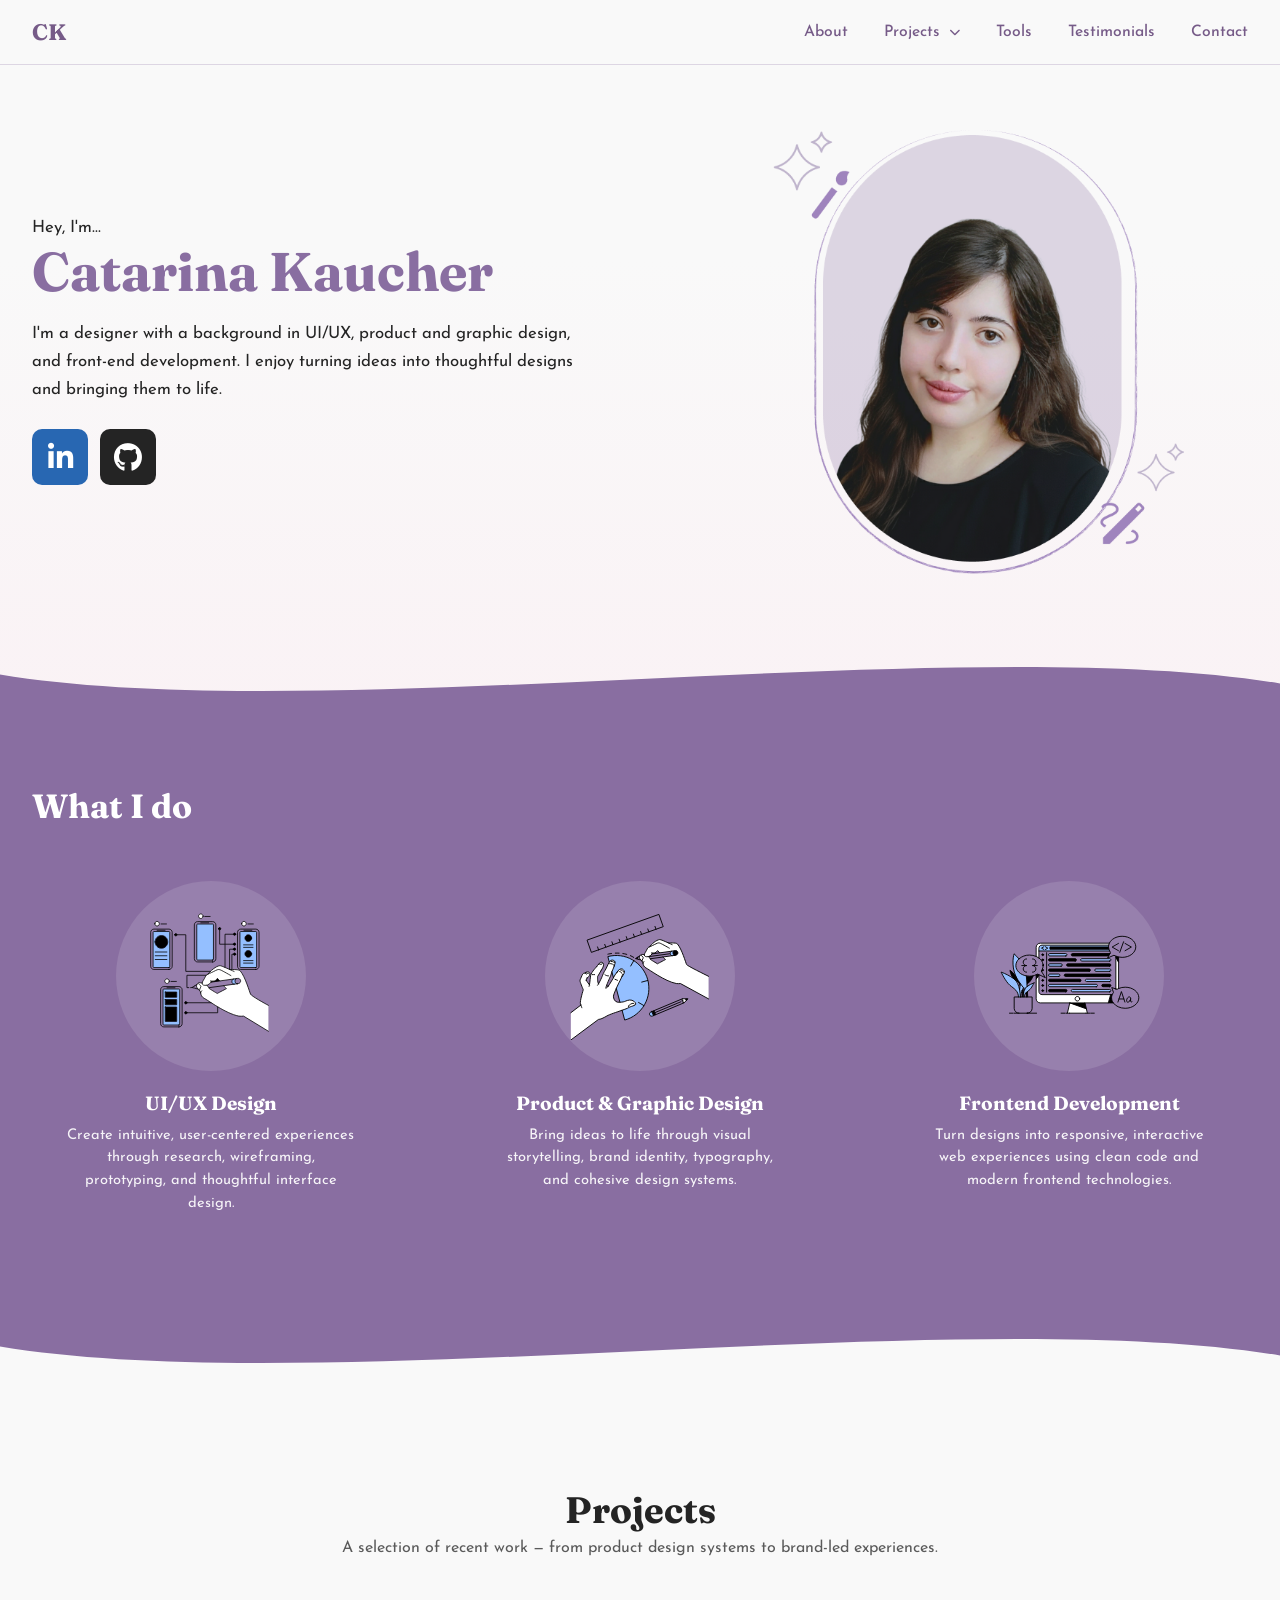
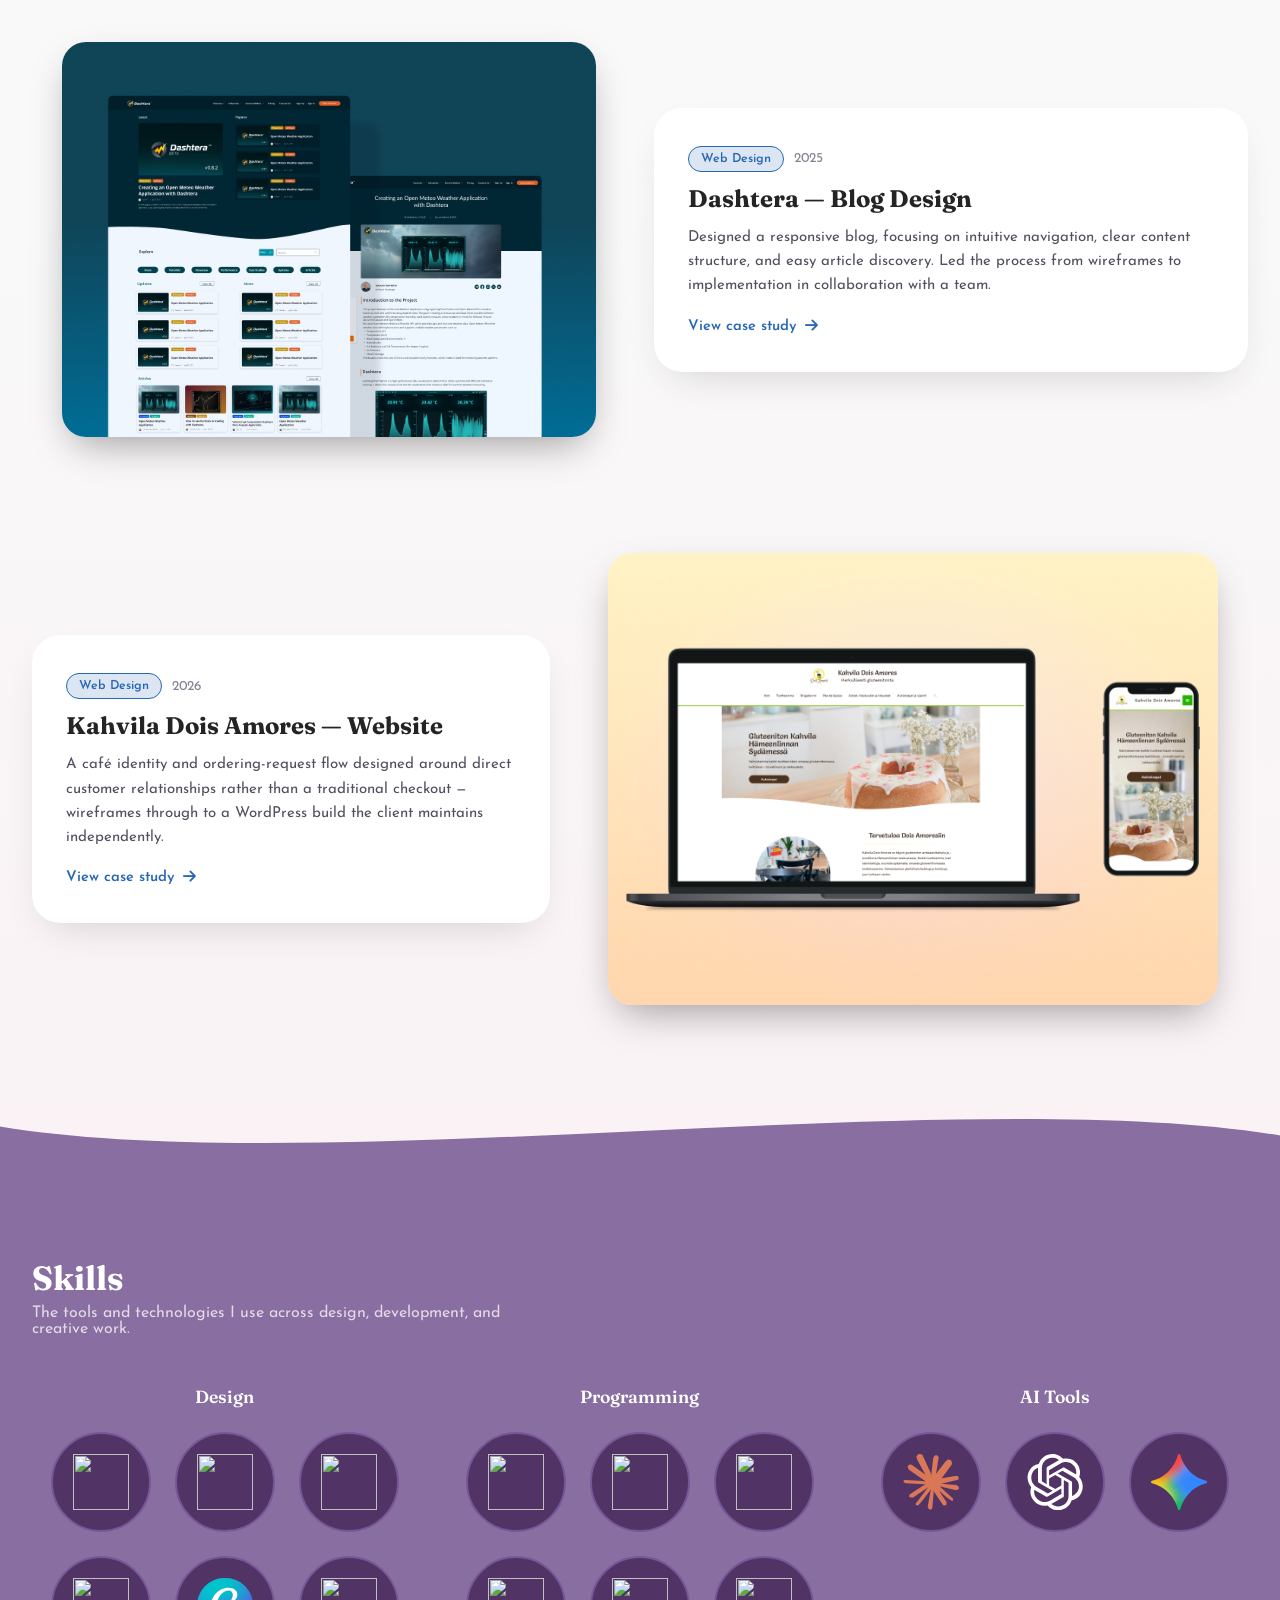
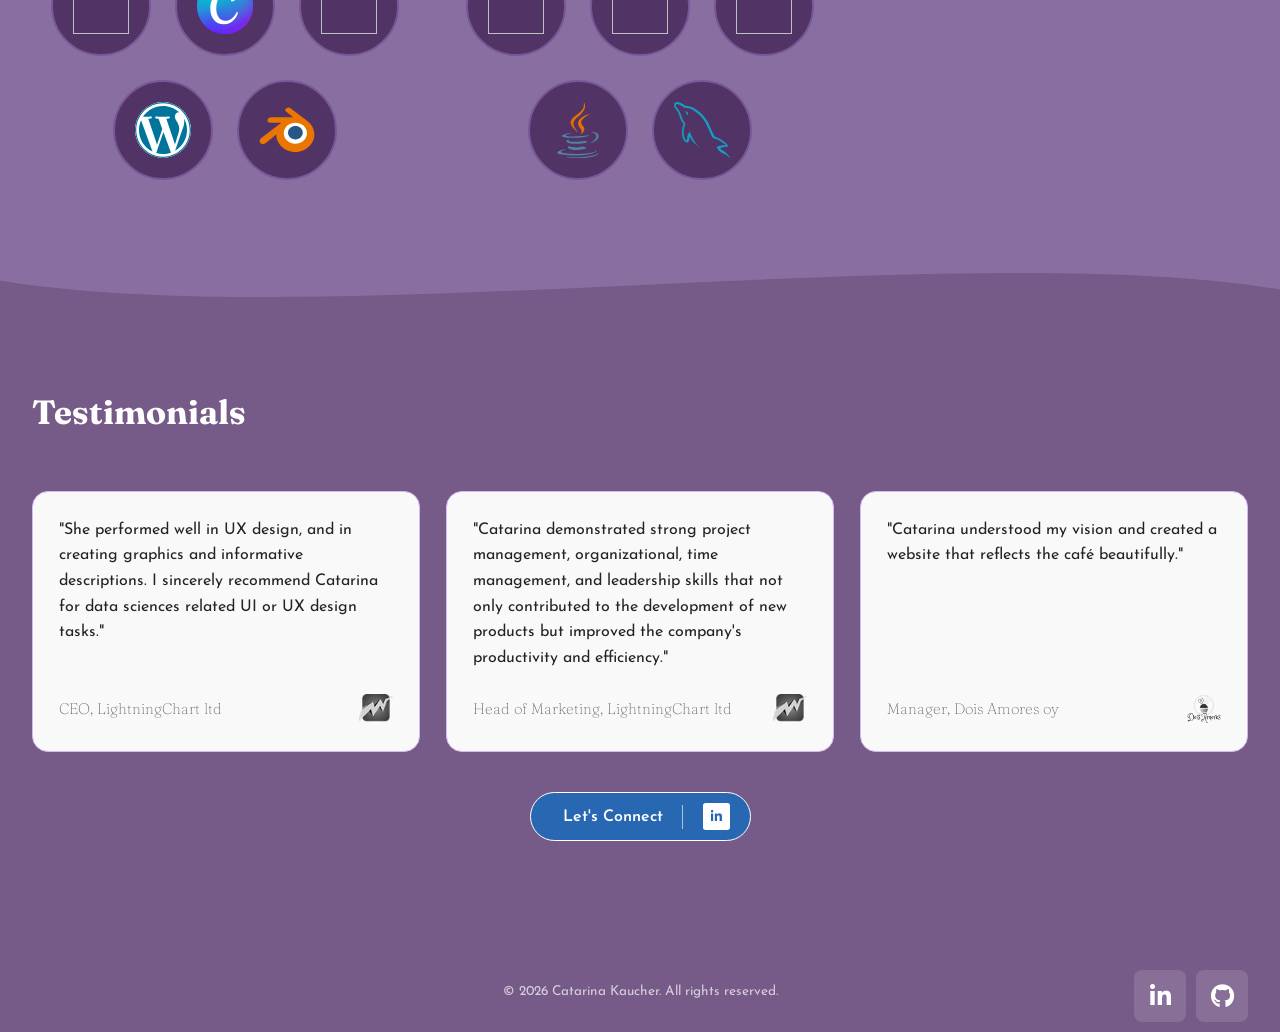
==== commit 651a4b21: "Website content update" ====
--- a/index.html
+++ b/index.html
@@ -73,9 +73,9 @@
             <p class="eyebrow">Hey, I'm...</p>
             <h1>Catarina Kaucher</h1>
             <p class="lede">
-              With experience spanning interface design, product design, graphic
-              design, and front-end development, I bring a deep understanding of
-              the design process from concept through execution.
+              I'm a designer with a background in UI/UX, product and graphic
+              design, and front-end development. I enjoy turning ideas into
+              thoughtful designs and bringing them to life.
             </p>
             <div class="social-row">
               <a
@@ -124,15 +124,18 @@
                 <img src="img/wireframe.svg" />
               </div>
               <h3>UI/UX Design</h3>
-              <p>From user research to wireframes to polished UI interfaces.</p>
+              <p>
+                Create intuitive, user-centered experiences through research,
+                wireframing, prototyping, and thoughtful interface design.
+              </p>
             </div>
             <div class="wi-card">
               <!-- <div class="wi-icon"><i class="fa-solid fa-pen-ruler"></i></div> -->
               <div class="wi-icon"><img src="img/designer-working.svg" /></div>
               <h3>Product &amp; Graphic Design</h3>
               <p>
-                Beyond interfaces, I care about visual craft — typography,
-                color, and identity that give a product personality.
+                Bring ideas to life through visual storytelling, brand identity,
+                typography, and cohesive design systems.
               </p>
             </div>
             <div class="wi-card">
@@ -140,8 +143,8 @@
               <!-- <div class="wi-icon"><i class="fa-solid fa-code"></i></div> -->
               <h3>Frontend Development</h3>
               <p>
-                I bridge design and code, translating designs into functional,
-                responsive interfaces.
+                Turn designs into responsive, interactive web experiences using
+                clean code and modern frontend technologies.
               </p>
             </div>
           </div>
@@ -186,10 +189,10 @@
                 </div>
                 <h3>Dashtera — Blog Design</h3>
                 <p>
-                  A complete overhaul of the workspace UI, focused on clarity,
-                  hierarchy, and speed. Rebuilt the core components, introduced
-                  a new token-based system, and shipped a unified design
-                  language across web, mobile, and desktop surfaces.
+                  Designed a responsive blog, focusing on intuitive navigation,
+                  clear content structure, and easy article discovery. Led the
+                  process from wireframes to implementation in collaboration
+                  with a team.
                 </p>
                 <span class="view-link" type="button">
                   View case study
@@ -390,9 +393,8 @@
             </div>
             <div class="t-card">
               <p>
-                "Nullam ultrices, lacus sed rutrum scelerisque, dolor lectus
-                consequat sapien, ac fringilla ex orci mollis lacus. Praesent
-                justo nulla, consequat id magna id, tincidunt placerat augue"
+                "Catarina understood my vision and created a website that
+                reflects the café beautifully."
               </p>
               <div class="t-who">
                 <span>Manager, Dois Amores oy</span>
